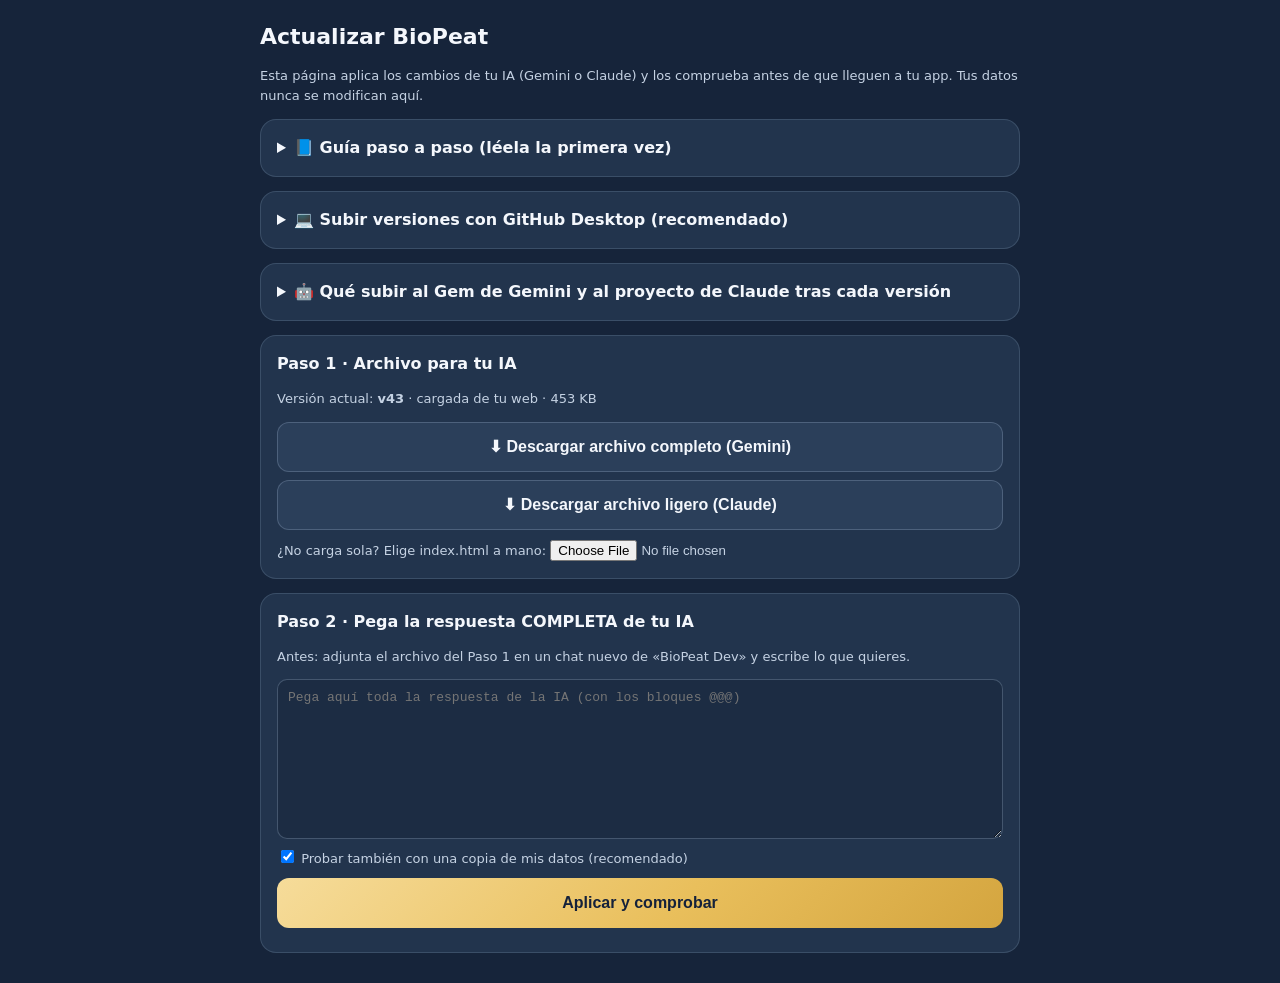
==== actualizar.html @ 394c5d58 "Add files via upload" ====
<!DOCTYPE html>
<html lang="es"><head><meta charset="utf-8"><meta name="viewport" content="width=device-width,initial-scale=1">
<title>BioPeat · Actualizar</title>
<style>
body{font-family:system-ui,sans-serif;background:#16243a;color:#f4f7fc;margin:0;padding:16px;max-width:760px;margin:auto;line-height:1.5}
h1{font-size:22px;margin:4px 0 2px}h2{font-size:16px;margin:0 0 8px}
.card{background:#22344d;border:1px solid #60758e66;border-radius:16px;padding:16px;margin:14px 0}
.btn{display:block;width:100%;min-height:50px;border:0;border-radius:12px;font-size:16px;font-weight:800;margin:8px 0;cursor:pointer}
.amber{background:linear-gradient(135deg,#f6dc9a,#e9bf5c 55%,#d4a53f);color:#14213a}.green{background:#34d399;color:#0f2e25}.slate{background:#2b3f5a;color:#f4f7fc;border:1px solid #8095af66}
.btn:disabled{opacity:.4}
textarea{width:100%;box-sizing:border-box;min-height:160px;background:#1c2c43;color:#f4f7fc;border:1px solid #8196b066;border-radius:10px;padding:10px;font:13px ui-monospace,monospace}
.muted{color:#c5d2e3;font-size:13px}.ok{color:#6ee7b7}.bad{color:#fda4af}.warn{color:#fcd34d}
ul{padding-left:20px;margin:6px 0}li{margin:4px 0}
.big{font-size:20px;font-weight:900;margin:6px 0}
pre{white-space:pre-wrap;word-break:break-word;background:#121e31;padding:10px;border-radius:10px;font-size:12px;max-height:300px;overflow:auto}
</style></head><body>
<h1>Actualizar BioPeat</h1>
<p class="muted">Esta página aplica los cambios de tu IA (Gemini o Claude) y los comprueba antes de que lleguen a tu app. Tus datos nunca se modifican aquí.</p>

<details class="card" id="guia"><summary><b>📘 Guía paso a paso (léela la primera vez)</b></summary>
<h2 style="margin-top:12px">Qué es esta página</h2>
<p class="muted">Es tu «control de calidad». Tu IA escribe los cambios, esta página los aplica a una copia de la app, la arranca, pulsa por todas las secciones con tus datos reales (en una copia aislada) y solo te deja descargar la versión nueva si todo funciona. Tu app y tus datos no se tocan nunca desde aquí.</p>
<h2>Preparación (solo la primera vez)</h2>
<ol>
<li>Sube a GitHub <b>index.html</b> y <b>actualizar.html</b> (Add file → Upload files → Commit changes).</li>
<li>En Gemini: Gems → Nuevo Gem → «BioPeat Dev» → pega <b>GEM_BIOPEAT_DEV.txt</b>. En Claude: Proyectos → «BioPeat Dev» → pega <b>CLAUDE_INSTRUCCIONES.txt</b> y sube CONTEXTO_BIOPEAT.md.</li>
<li>Guarda esta página en marcadores. Es la dirección de tu app con <b>/actualizar.html</b> al final (ejemplo: <i>tu-usuario.github.io/biopeat/actualizar.html</i>).</li>
</ol>
<h2>Cada cambio (unos 5 minutos)</h2>
<ol>
<li><b>Paso 1:</b> Gemini → «Descargar archivo completo». Claude → «Descargar archivo ligero» (sin estilos, gasta menos límite).</li>
<li>Abre «BioPeat Dev» (Gem o proyecto de Claude), <b>empieza un chat nuevo</b>, adjunta ese archivo y escribe lo que quieres, como si se lo dijeras a una persona. Puedes pedir varias cosas a la vez.</li>
<li>Cuando responda, pulsa «Copiar» en su respuesta (copia TODA) y pégala en el <b>Paso 2</b>. Pulsa «Aplicar y comprobar».</li>
<li><b>Si sale ✗ rojo:</b> «Copiar mensaje del error» → pégalo en el mismo chat → copia su nueva respuesta → bórrala del Paso 2, pega la nueva y vuelve a comprobar.</li>
<li><b>Si sale ✓ verde:</b> «Copiar texto para la REVISIÓN» → pégalo en el mismo chat. Si la IA contesta «❌ HAY QUE CORREGIR», trata su respuesta como una nueva (vuelve al punto 3).</li>
<li>Con <b>✅ APROBADO</b>: pulsa «Descargar index.html nuevo» y «Guardar también la versión anterior».</li>
<li>En GitHub: Add file → Upload files → arrastra el <b>index.html</b> nuevo → Commit changes. Espera 1-2 minutos.</li>
<li>Abre la app, recarga, mira que en Más → Ajustes → Estado de la app sale la versión nueva y haz la prueba que te dijo la IA.</li>
</ol>
<h2>Si algo no te gusta después de subirlo</h2>
<p class="muted">Sube el archivo «index_anterior_vNN.html» renombrado a index.html y vuelves a la versión de antes en 2 minutos. Tus datos no se pierden: viven en el móvil, no en el archivo.</p>
<h2>Consejos</h2>
<ul class="muted">
<li>Hazlo desde el ordenador: copiar, pegar y subir archivos es mucho más cómodo.</li>
<li>Un chat nuevo para cada cambio, siempre con el archivo del Paso 1 (así nunca trabaja sobre una versión vieja).</li>
<li>Si falla algo en la app: cuéntaselo a la IA como una petición (qué pulsaste, qué esperabas, qué pasó, captura).</li>
</ul>
</details>
<details class="card"><summary><b>💻 Subir versiones con GitHub Desktop (recomendado)</b></summary>
<p class="muted">Evita subidas a medias: copias los archivos en una carpeta y pulsas dos botones.</p>
<h2 style="margin-top:12px">Instalar (solo la primera vez)</h2>
<ol>
<li>Descarga e instala <b>GitHub Desktop</b> desde desktop.github.com.</li>
<li>Ábrelo y pulsa <b>Sign in to GitHub.com</b> con tu cuenta.</li>
<li>Pulsa <b>File → Clone repository</b>, elige <b>BioPeat/biopeat</b> y pulsa <b>Clone</b>. Se crea la carpeta <b>Documentos\GitHub\biopeat</b> en tu ordenador.</li>
</ol>
<h2>Cada vez que haya una versión nueva</h2>
<ol>
<li>Descomprime el ZIP (o coge el index.html que descargues aquí).</li>
<li>Copia los archivos dentro de <b>Documentos\GitHub\biopeat</b> y elige <b>Reemplazar</b>.</li>
<li>En GitHub Desktop verás la lista de cambios. Abajo a la izquierda escribe un resumen (por ejemplo «v43») y pulsa <b>Commit to main</b>.</li>
<li>Arriba pulsa <b>Push origin</b>. Listo: en 1-2 minutos está publicada.</li>
</ol>
<p class="muted">Si Push origin no aparece, pulsa antes <b>Fetch origin</b>.</p>
</details>
<details class="card"><summary><b>🤖 Qué subir al Gem de Gemini y al proyecto de Claude tras cada versión</b></summary>
<ul>
<li><b>Siempre:</b> CONTEXTO_BIOPEAT.md y MAPA_DEL_CODIGO.md (borra los viejos y sube los nuevos).</li>
<li><b>Solo si cambia:</b> AGENTS.md (lo dirá el mensaje de la versión).</li>
<li><b>Nunca:</b> index.html. Se lo das en cada chat con el Paso 1 de esta página, así siempre trabaja sobre la versión real.</li>
<li>Las instrucciones del Gem y del proyecto no se tocan.</li>
</ul>
<p class="muted">Comprobación: chat nuevo → «¿Qué versión es la actual?». Debe contestar la versión que ves en la app.</p>
</details>
<div class="card"><h2>Paso 1 · Archivo para tu IA</h2>
<p id="cur" class="muted">Cargando la versión actual…</p>
<button class="btn slate" id="dl-gemini">⬇ Descargar archivo completo (Gemini)</button>
<button class="btn slate" id="dl-light">⬇ Descargar archivo ligero (Claude)</button>
<label class="muted">¿No carga sola? Elige index.html a mano: <input type="file" id="pick" accept=".html,.txt"></label>
</div>

<div class="card"><h2>Paso 2 · Pega la respuesta COMPLETA de tu IA</h2><p class="muted">Antes: adjunta el archivo del Paso 1 en un chat nuevo de «BioPeat Dev» y escribe lo que quieres.</p>
<textarea id="patch" placeholder="Pega aquí toda la respuesta de la IA (con los bloques @@@)"></textarea>
<label class="muted"><input type="checkbox" id="usedata" checked> Probar también con una copia de mis datos (recomendado)</label>
<button class="btn amber" id="run">Aplicar y comprobar</button>
</div>

<div class="card" id="res" hidden><div class="big" id="verdict"></div><ul id="checks"></ul>
<div id="okbox" hidden><p class="muted">1) Copia el texto de revisión y pégalo en el mismo chat de la IA. 2) Solo con «✅ APROBADO», descarga y sube a GitHub (Add file → Upload files → Commit changes).</p>
<button class="btn green" id="dl-new">⬇ Descargar index.html nuevo</button>
<button class="btn slate" id="copy-review">Copiar texto para la REVISIÓN</button>
<button class="btn slate" id="dl-old">⬇ Guardar también la versión anterior (por si acaso)</button>
</div>
<div id="badbox" hidden><p class="muted">Copia el error, pégalo en el mismo chat de la IA y pega aquí su nueva respuesta completa.</p><button class="btn amber" id="copy-err">Copiar mensaje del error</button></div>
<details><summary class="muted">Ver detalle técnico</summary><pre id="log"></pre></details>
</div>

<script>
"use strict";
const $=id=>document.getElementById(id);
const PROTECTED=["STORE='biopeat_pro_v10'","compare17","workouts18","favorites22","microTargets17","goalOrigin17","ratioGoals17","function migrate(","function render(","function storableState("];
let current='',result=null,errText='',reviewText='';

function setCurrent(t,src){current=t;const v=(t.match(/APP_VERSION='(v\d+)'/)||[])[1]||'¿?';$('cur').innerHTML='Versión actual: <b>'+v+'</b> · '+src+' · '+Math.round(t.length/1024)+' KB';}
fetch('index.html?'+Date.now(),{cache:'no-store'}).then(r=>{if(!r.ok)throw 0;return r.text();}).then(t=>setCurrent(t,'cargada de tu web')).catch(()=>{$('cur').innerHTML='<span class="warn">No se pudo cargar sola. Elige index.html abajo.</span>';$('guia').open=true;});
$('pick').onchange=async e=>{const f=e.target.files[0];if(f)setCurrent(await f.text(),'elegida a mano');};
function download(name,text,type='text/plain'){const a=document.createElement('a');a.href=URL.createObjectURL(new Blob([text],{type:type+';charset=utf-8'}));a.download=name;document.body.append(a);a.click();a.remove();}
$('dl-gemini').onclick=()=>{if(!current)return alert('Primero carga index.html');download('BioPeat_actual_'+((current.match(/APP_VERSION='(v\d+)'/)||[])[1]||'')+'.txt',current);};
// Versión ligera para Claude: sin el CSS (la mayor parte del peso). Todo lo demás es literal, así que los BUSCAR siguen valiendo.
function lightVersion(t){const a=t.indexOf('<style id="app-style">');if(a<0)return t;const s=a+'<style id="app-style">'.length,e=t.indexOf('</style>',s);return t.slice(0,s)+'\n/* [CSS OMITIDO para ahorrar espacio: '+Math.round((e-s)/1024)+' KB. No lo busques. Para estilos nuevos usa BUSCAR «</style><meta content="#16243a"» y pon tu CSS delante.] */\n'+t.slice(e);}
$('dl-light').onclick=()=>{if(!current)return alert('Primero carga index.html');download('BioPeat_ligero_'+((current.match(/APP_VERSION='(v\d+)'/)||[])[1]||'')+'.txt',lightVersion(current));};

// Formato de Gemini:  @@@ BUSCAR n  ...  @@@ CAMBIAR POR  ...  @@@ FIN
function parse(txt){
  txt=txt.replace(/\r\n/g,'\n');
  const re=/@@@ BUSCAR[^\n]*\n([\s\S]*?)\n@@@ CAMBIAR POR[^\n]*\n([\s\S]*?)\n?@@@ FIN/g,out=[];let m;
  while((m=re.exec(txt)))out.push({find:m[1],repl:m[2]});
  return out;
}
const count=(h,n)=>{let c=0,i=0;if(!n)return 0;while((i=h.indexOf(n,i))>=0){c++;i+=n.length;}return c;};
const ver=t=>Number((t.match(/APP_VERSION='v(\d+)'/)||[])[1]||0);
const rev=t=>Number((t.match(/APP_REVISION=(\d+)/)||[])[1]||0);
function appScript(t){const a=t.indexOf('<script id="app">');if(a<0)return null;const s=a+'<script id="app">'.length;return t.slice(s,t.indexOf('<'+'/script>',s));}

function lineDiff(a,b){
  const A=a.split('\n'),B=b.split('\n');let i=0;while(i<A.length&&i<B.length&&A[i]===B[i])i++;
  let j=0;while(j<A.length-i&&j<B.length-i&&A[A.length-1-j]===B[B.length-1-j])j++;
  return {from:i+1,old:A.slice(i,A.length-j),neu:B.slice(i,B.length-j)};
}

function runInSandbox(html,seed){
  return new Promise(resolve=>{
    const id='t'+Math.random().toString(36).slice(2);
    const probe=`<script>window.__e=[];addEventListener('error',e=>__e.push(String(e.message||e.error)));addEventListener('unhandledrejection',e=>__e.push('Promesa: '+String(e.reason&&e.reason.message||e.reason)));const __ce=console.error;console.error=(...a)=>{__e.push('console.error: '+a.join(' '));__ce(...a);};<\/script>`;
    const test=`<script>setTimeout(()=>{const r={id:'${id}',errors:__e,ready:document.body.dataset.ready==='true',title:document.title,steps:[]};
      const step=(n,f)=>{try{f();r.steps.push([n,true]);}catch(e){r.steps.push([n,false,String(e&&e.message||e)]);}};
      step('Pintar la página',()=>render());
      step('Semana',()=>renderWeekly());
      step('Gimnasio',()=>renderGym());
      for(const v of ['today','add','log','micros','supplements','settings','week','exercise'])step('Ir a '+v,()=>go(v));
      step('Día anterior',()=>goDate(shift(date,-1)));step('Volver a hoy',()=>goDate(localDate()));
      step('Abrir menú Más',()=>{openMoreMenu();$('modal').close();});
      step('Prompt de foto',()=>{const p=(typeof photoPrompt==='function'?photoPrompt:makePrompt)('Comida','');if(!p||p.length<200)throw Error('vacío');});
      step('Añadir y deshacer',()=>{const n=day().entries.length;addEntries([fromFood('platano',120,'Merienda')],'test');if(day().entries.length!==n+1)throw Error('no se añadió');undo();});
      try{r.days=Object.values(state.days).filter(d=>d.entries.some(e=>e.kind==='food')).length;r.foods=Object.keys(state.foods).length;r.workouts=(state.workouts18||[]).length;}catch(e){r.errors.push(String(e));}
      r.errors=__e;parent.postMessage(r,'*');},3500);<\/script>`;
    let h=html.replace(/<head>/i,'<head>'+probe);
    if(seed)h=h.replace(/<\/head>/i,'<script type="application/json" id="biopeat-seed">'+seed.replace(/</g,'\\u003c')+'<\/script></head>');
    h=h.replace(/<\/body>(?![\s\S]*<\/body>)/i,test+'</body>');
    const f=document.createElement('iframe');f.sandbox='allow-scripts';f.style.cssText='width:390px;height:700px;position:absolute;left:-9999px';
    const done=r=>{removeEventListener('message',on);clearTimeout(to);f.remove();resolve(r);};
    const on=e=>{if(e.data&&e.data.id===id)done(e.data);};
    addEventListener('message',on);
    const to=setTimeout(()=>done({errors:['La app no terminó de arrancar en 15 s'],ready:false,steps:[]}),15000);
    f.srcdoc=h;document.body.append(f);
  });
}

$('run').onclick=async()=>{
  const btn=$('run');btn.disabled=true;btn.textContent='Comprobando… (unos 10 s)';
  const checks=[],log=[];let fail=false;const add=(ok,txt)=>{checks.push([ok,txt]);if(ok===false)fail=true;};
  try{
    if(!current)throw Error('No hay index.html cargado (paso 1).');
    const blocks=parse($('patch').value);
    if(!blocks.length)throw Error('No encuentro bloques «@@@ BUSCAR … @@@ CAMBIAR POR … @@@ FIN». Pega la respuesta entera de la IA.');
    let t=current;
    blocks.forEach((b,i)=>{const c=count(t,b.find);
      if(c===1){t=t.replace(b.find,()=>b.repl);log.push('Bloque '+(i+1)+': aplicado');}
      else{add(false,'Bloque '+(i+1)+(c===0?': el texto a buscar NO existe en el archivo':': el texto a buscar aparece '+c+' veces (debe ser único)'));log.push('Bloque '+(i+1)+' BUSCAR:\n'+b.find.slice(0,400));}});
    if(!fail)add(true,blocks.length+' cambios aplicados exactamente donde tocaba');
    else throw Error('stop');
    // Reglas fijas
    const v0=ver(current),v1=ver(t);
    add(v1===v0+1,'Versión: v'+v0+' → v'+v1+(v1===v0+1?'':' (debe subir exactamente 1)'));
    add(new RegExp("\\n\\s*v"+v1+" · ").test(t),'Línea v'+v1+' en el «Registro de cambios»');
    const missing=PROTECTED.filter(p=>!t.includes(p));add(!missing.length,missing.length?'Falta algo protegido: '+missing.join(', '):'Claves de tus datos intactas');
    const r0=rev(current),r1=rev(t);
    if(r1<r0)add(false,'APP_REVISION ha bajado ('+r0+'→'+r1+')');
    else if(r1>r0)add(new RegExp('function upgradeTo'+r1+'\\(').test(t)&&new RegExp('upgradeTo'+r1+'\\(s,o\\);').test(t),'Migración de datos upgradeTo'+r1+' creada y llamada en migrate()');
    const js=appScript(t);
    try{new Function(js);add(true,'Código sin errores de escritura');}catch(e){add(false,'Error de escritura en el código: '+e.message);}
    if(fail)throw Error('stop');
    // Prueba real en un entorno aislado (no puede leer ni escribir tus datos reales)
    let seed=null;if($('usedata').checked){try{seed=localStorage.getItem('biopeat_pro_v10');}catch(e){}}
    const base=seed?await runInSandbox(current,seed):null;
    const r=await runInSandbox(t,seed);
    log.push(JSON.stringify(r,null,1));
    add(r.ready,'La app arranca');
    add(!r.errors.length,r.errors.length?'Errores al usarla: '+r.errors.slice(0,3).join(' | '):'Ningún error al usarla');
    (r.steps||[]).forEach(s=>{if(!s[1])add(false,'Falla «'+s[0]+'»: '+s[2]);});
    if((r.steps||[]).length&&(r.steps||[]).every(s=>s[1]))add(true,'Recorrido completo: '+r.steps.length+' pruebas superadas');
    if(seed&&base){add(r.days===base.days&&r.foods>=base.foods&&r.workouts===base.workouts,'Tus datos se leen igual: '+r.days+' días con comidas, '+r.workouts+' entrenos'+(r.days===base.days?'':' (antes '+base.days+')'));}
    else if($('usedata').checked)add(null,'Sin datos en este navegador: prueba hecha con app vacía');
    result=t;
    const d=lineDiff(current,t);
    reviewText='REVISAR v'+v1+'\nCambios aplicados (desde la línea '+d.from+'):\n--- ANTES ---\n'+d.old.join('\n').slice(0,60000)+'\n--- DESPUÉS ---\n'+d.neu.join('\n').slice(0,60000);
  }catch(e){if(e.message!=='stop')add(false,e.message);}
  $('res').hidden=false;
  $('checks').innerHTML=checks.map(([ok,t])=>`<li class="${ok===true?'ok':ok===false?'bad':'warn'}">${ok===true?'✓':ok===false?'✗':'•'} ${t.replace(/</g,'&lt;')}</li>`).join('');
  $('verdict').innerHTML=fail?'<span class="bad">✗ NO subir. Hay que corregir.</span>':'<span class="ok">✓ Todo correcto</span>';
  $('okbox').hidden=fail;$('badbox').hidden=!fail;
  errText='CORREGIR. La herramienta ha rechazado tus cambios:\n'+checks.filter(c=>c[0]===false).map(c=>'- '+c[1]).join('\n')+'\nVuelve a entregar TODOS los bloques @@@ corregidos (la respuesta completa), copiando el texto de BUSCAR literalmente del archivo.';
  $('log').textContent=log.join('\n\n');
  btn.disabled=false;btn.textContent='Aplicar y comprobar';
  $('res').scrollIntoView({behavior:'smooth'});
};
$('dl-new').onclick=()=>download('index.html',result,'text/html');
$('dl-old').onclick=()=>download('index_anterior_v'+ver(current)+'.html',current,'text/html');
const copy=t=>navigator.clipboard.writeText(t).then(()=>alert('Copiado. Pégalo en el mismo chat de la IA.')).catch(()=>{$('log').textContent=t;$('log').parentElement.open=true;alert('Cópialo a mano del «detalle técnico».');});
$('copy-review').onclick=()=>copy(reviewText);
$('copy-err').onclick=()=>copy(errText);
</script></body></html>
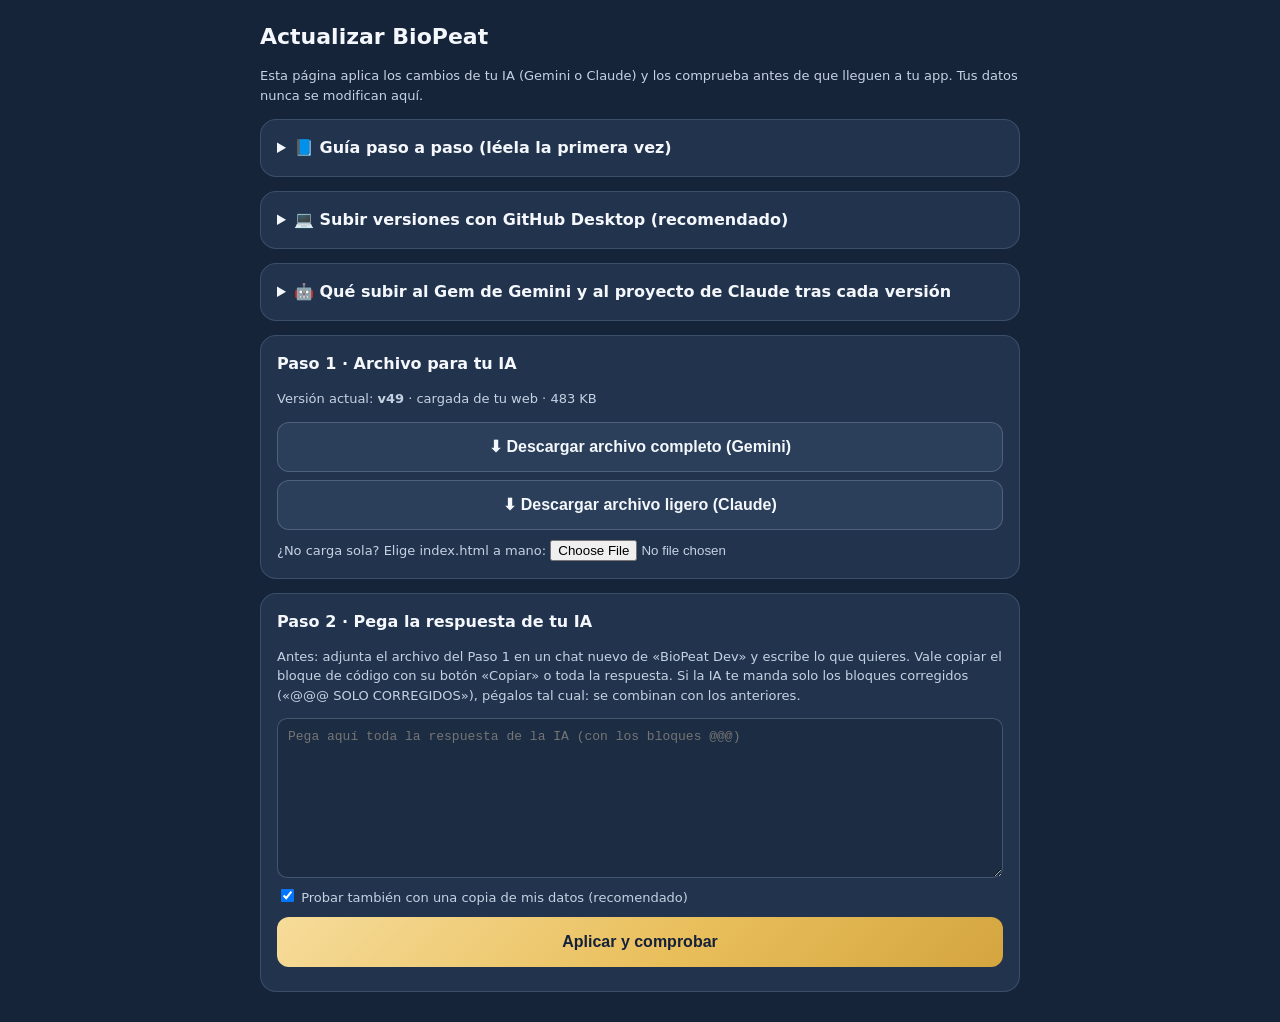
==== commit c2c4b940: "v49" ====
--- a/actualizar.html
+++ b/actualizar.html
@@ -31,8 +31,8 @@
 <li><b>Paso 1:</b> Gemini → «Descargar archivo completo». Claude → «Descargar archivo ligero» (sin estilos, gasta menos límite).</li>
 <li>Abre «BioPeat Dev» (Gem o proyecto de Claude), <b>empieza un chat nuevo</b>, adjunta ese archivo y escribe lo que quieres, como si se lo dijeras a una persona. Puedes pedir varias cosas a la vez.</li>
 <li>Cuando responda, pulsa «Copiar» en su respuesta (copia TODA) y pégala en el <b>Paso 2</b>. Pulsa «Aplicar y comprobar».</li>
-<li><b>Si sale ✗ rojo:</b> «Copiar mensaje del error» → pégalo en el mismo chat → copia su nueva respuesta → bórrala del Paso 2, pega la nueva y vuelve a comprobar.</li>
-<li><b>Si sale ✓ verde:</b> «Copiar texto para la REVISIÓN» → pégalo en el mismo chat. Si la IA contesta «❌ HAY QUE CORREGIR», trata su respuesta como una nueva (vuelve al punto 3).</li>
+<li><b>Si sale ✗ rojo:</b> «Copiar mensaje del error» (incluye el bloque, la línea y el trozo de código que falla) → pégalo en el mismo chat → copia su nueva respuesta → bórrala del Paso 2, pega la nueva y vuelve a comprobar. Si solo trae los bloques corregidos, la página los combina con los anteriores.</li>
+<li><b>Si sale ✓ verde:</b> para cambios pequeños puedes subirlo directamente. Para cambios grandes: «Copiar texto para la REVISIÓN» → pégalo en el mismo chat. Si la IA contesta «❌ HAY QUE CORREGIR», trata su respuesta como una nueva (vuelve al punto 3).</li>
 <li>Con <b>✅ APROBADO</b>: pulsa «Descargar index.html nuevo» y «Guardar también la versión anterior».</li>
 <li>En GitHub: Add file → Upload files → arrastra el <b>index.html</b> nuevo → Commit changes. Espera 1-2 minutos.</li>
 <li>Abre la app, recarga, mira que en Más → Ajustes → Estado de la app sale la versión nueva y haz la prueba que te dijo la IA.</li>
@@ -79,7 +79,7 @@
 <label class="muted">¿No carga sola? Elige index.html a mano: <input type="file" id="pick" accept=".html,.txt"></label>
 </div>
 
-<div class="card"><h2>Paso 2 · Pega la respuesta COMPLETA de tu IA</h2><p class="muted">Antes: adjunta el archivo del Paso 1 en un chat nuevo de «BioPeat Dev» y escribe lo que quieres.</p>
+<div class="card"><h2>Paso 2 · Pega la respuesta de tu IA</h2><p class="muted">Antes: adjunta el archivo del Paso 1 en un chat nuevo de «BioPeat Dev» y escribe lo que quieres. Vale copiar el bloque de código con su botón «Copiar» o toda la respuesta. Si la IA te manda solo los bloques corregidos («@@@ SOLO CORREGIDOS»), pégalos tal cual: se combinan con los anteriores.</p>
 <textarea id="patch" placeholder="Pega aquí toda la respuesta de la IA (con los bloques @@@)"></textarea>
 <label class="muted"><input type="checkbox" id="usedata" checked> Probar también con una copia de mis datos (recomendado)</label>
 <button class="btn amber" id="run">Aplicar y comprobar</button>
@@ -99,7 +99,8 @@
 "use strict";
 const $=id=>document.getElementById(id);
 const PROTECTED=["STORE='biopeat_pro_v10'","compare17","workouts18","favorites22","microTargets17","goalOrigin17","ratioGoals17","function migrate(","function render(","function storableState("];
-let current='',result=null,errText='',reviewText='';
+let current='',result=null,errText='',errExtra='',reviewText='';
+let prevBlocks=[];try{prevBlocks=JSON.parse(sessionStorage.getItem('bp_blocks')||'[]');}catch(e){}
 
 function setCurrent(t,src){current=t;const v=(t.match(/APP_VERSION='(v\d+)'/)||[])[1]||'¿?';$('cur').innerHTML='Versión actual: <b>'+v+'</b> · '+src+' · '+Math.round(t.length/1024)+' KB';}
 fetch('index.html?'+Date.now(),{cache:'no-store'}).then(r=>{if(!r.ok)throw 0;return r.text();}).then(t=>setCurrent(t,'cargada de tu web')).catch(()=>{$('cur').innerHTML='<span class="warn">No se pudo cargar sola. Elige index.html abajo.</span>';$('guia').open=true;});
@@ -107,16 +108,28 @@
 function download(name,text,type='text/plain'){const a=document.createElement('a');a.href=URL.createObjectURL(new Blob([text],{type:type+';charset=utf-8'}));a.download=name;document.body.append(a);a.click();a.remove();}
 $('dl-gemini').onclick=()=>{if(!current)return alert('Primero carga index.html');download('BioPeat_actual_'+((current.match(/APP_VERSION='(v\d+)'/)||[])[1]||'')+'.txt',current);};
 // Versión ligera para Claude: sin el CSS (la mayor parte del peso). Todo lo demás es literal, así que los BUSCAR siguen valiendo.
-function lightVersion(t){const a=t.indexOf('<style id="app-style">');if(a<0)return t;const s=a+'<style id="app-style">'.length,e=t.indexOf('</style>',s);return t.slice(0,s)+'\n/* [CSS OMITIDO para ahorrar espacio: '+Math.round((e-s)/1024)+' KB. No lo busques. Para estilos nuevos usa BUSCAR «</style><meta content="#16243a"» y pon tu CSS delante.] */\n'+t.slice(e);}
+function lightVersion(t){const a=t.indexOf('<style id="app-style">');if(a<0)return t;const s=a+'<style id="app-style">'.length,e=t.indexOf('</style>',s);return t.slice(0,s)+'\n/* [CSS OMITIDO para ahorrar espacio: '+Math.round((e-s)/1024)+' KB. No lo busques. Para estilos nuevos usa BUSCAR «</style><!--FIN-CSS-->» y pon tu CSS delante.] */\n'+t.slice(e);}
 $('dl-light').onclick=()=>{if(!current)return alert('Primero carga index.html');download('BioPeat_ligero_'+((current.match(/APP_VERSION='(v\d+)'/)||[])[1]||'')+'.txt',lightVersion(current));};
 
-// Formato de Gemini:  @@@ BUSCAR n  ...  @@@ CAMBIAR POR  ...  @@@ FIN
+// Formato de Gemini:  @@@ BUSCAR n  ...  @@@ CAMBIAR POR  ...  @@@ FIN   (admite ``` alrededor y «@@@ SOLO CORREGIDOS»)
+function unfence(s){return s.replace(/^\s*```[a-zA-Z]*[ \t]*\n/,'').replace(/\n[ \t]*```\s*$/,'');}
 function parse(txt){
   txt=txt.replace(/\r\n/g,'\n');
-  const re=/@@@ BUSCAR[^\n]*\n([\s\S]*?)\n@@@ CAMBIAR POR[^\n]*\n([\s\S]*?)\n?@@@ FIN/g,out=[];let m;
-  while((m=re.exec(txt)))out.push({find:m[1],repl:m[2]});
+  const re=/@@@ BUSCAR[ \t]*(\d*)[^\n]*\n([\s\S]*?)\n@@@ CAMBIAR POR[^\n]*\n([\s\S]*?)\n?@@@ FIN/g,out=[];let m,i=0;
+  while((m=re.exec(txt))){i++;out.push({n:m[1]?Number(m[1]):i,find:unfence(m[2]),repl:unfence(m[3])});}
+  out.partial=/^[ \t]*@@@ SOLO CORREGIDOS/mi.test(txt);
   return out;
 }
+// Si el texto a buscar no es idéntico (espacios, sangrías, comillas «curvas»), lo localiza igualmente cuando solo hay una coincidencia.
+function flexMatches(hay,needle){
+  const n=needle.trim();if(n.length<6)return [];
+  const esc=c=>c.replace(/[.*+?^${}()|[\]\\]/g,'\\$&');
+  const parts=n.split(/\s+/).map(p=>Array.from(p).map(c=>/['\u2018\u2019]/.test(c)?"['\u2018\u2019]":/["\u201C\u201D]/.test(c)?'["\u201C\u201D]':esc(c)).join(''));
+  let re;try{re=new RegExp(parts.join('\\s+'),'g');}catch(e){return [];}
+  const out=[];let m;while((m=re.exec(hay))&&out.length<5)out.push([m.index,m.index+m[0].length]);return out;
+}
+const lineNo=(t,i)=>t.slice(0,i).split('\n').length;
+function occurrences(t,n){const out=[];let i=0;while(out.length<4&&(i=t.indexOf(n,i))>=0){out.push(lineNo(t,i));i+=n.length;}return out;}
 const count=(h,n)=>{let c=0,i=0;if(!n)return 0;while((i=h.indexOf(n,i))>=0){c++;i+=n.length;}return c;};
 const ver=t=>Number((t.match(/APP_VERSION='v(\d+)'/)||[])[1]||0);
 const rev=t=>Number((t.match(/APP_REVISION=(\d+)/)||[])[1]||0);
@@ -156,17 +169,72 @@
   });
 }
 
+
+// Diagnóstico de un error de escritura: qué bloque lo provoca, en qué línea y columna, y una pista.
+function syntaxHint(m){
+  if(/missing \) after argument list/i.test(m))return 'Falta cerrar un paréntesis ) de una llamada, o hay una comilla o un backtick sin cerrar justo antes del punto indicado. Revisa también un «+» o una coma que falten entre dos textos.';
+  if(/unexpected end of input/i.test(m))return 'Falta cerrar una llave } o un paréntesis ) en algún bloque.';
+  if(/invalid or unexpected token/i.test(m))return 'Hay una comilla, un backtick o un carácter raro sin cerrar (¿un salto de línea dentro de comillas simples o dobles?).';
+  if(/unexpected identifier/i.test(m))return 'Falta una coma, un punto y coma o un «+» antes del punto indicado.';
+  if(/unexpected token/i.test(m))return 'Sobra o falta un símbolo justo en el punto indicado (llave, paréntesis, coma o dos puntos).';
+  return 'Revisa el punto indicado: paréntesis, llaves, comillas y backticks.';
+}
+function syntaxAt(js){
+  return new Promise(res=>{
+    const u=URL.createObjectURL(new Blob(['function __bp_check__(){'+js+'\n}'],{type:'text/javascript'})),s=document.createElement('script');let done=false;
+    const fin=v=>{if(done)return;done=true;removeEventListener('error',h,true);s.remove();URL.revokeObjectURL(u);res(v);};
+    const h=e=>{if(e&&e.filename===u)fin({line:e.lineno,col:e.colno});};
+    addEventListener('error',h,true);s.onload=()=>fin(null);s.onerror=()=>fin(null);s.src=u;document.head.append(s);setTimeout(()=>fin(null),3000);
+  });
+}
+async function explainSyntax(err,original,snaps,blocks){
+  let culprit=-1;
+  try{new Function(appScript(original));for(let k=0;k<snaps.length;k++){try{new Function(appScript(snaps[k]));}catch(x){culprit=k;break;}}}catch(x){}
+  const b=culprit>=0?blocks[culprit]:null,js=appScript(culprit>=0?snaps[culprit]:snaps[snaps.length-1]||original),pos=await syntaxAt(js);
+  let where='',ex='';
+  if(pos&&pos.line){
+    const L=js.split('\n'),a=Math.max(0,pos.line-3);
+    where=' (línea '+pos.line+' del script, columna '+pos.col+')';
+    ex=L.slice(a,pos.line+1).map((x,i)=>{const n=a+i+1;if(n!==pos.line)return '   '+n+': '+x.slice(0,200);const c=Math.max(0,pos.col-140);return '>> '+n+': '+(c?'…':'')+x.slice(c,pos.col+100)+(x.length>pos.col+100?'…':'');}).join('\n');
+  }
+  const short=(b?' · lo provoca el BLOQUE '+b.n:'')+where;
+  const long='DETALLE DEL ERROR DE ESCRITURA: «'+err.message+'»'+(b?'\nAparece al aplicar el BLOQUE '+b.n+' (con los bloques anteriores todo estaba bien).':'')+(where?'\nUbicación'+where+'. Código justo en ese punto (>> marca la línea):\n'+ex:'')+(b?'\nTexto que pusiste en CAMBIAR POR del bloque '+b.n+':\n'+b.repl.slice(0,1500):'')+'\nPISTA: '+syntaxHint(err.message);
+  return {short,long};
+}
 $('run').onclick=async()=>{
   const btn=$('run');btn.disabled=true;btn.textContent='Comprobando… (unos 10 s)';
-  const checks=[],log=[];let fail=false;const add=(ok,txt)=>{checks.push([ok,txt]);if(ok===false)fail=true;};
+  const checks=[],log=[];let fail=false;errExtra='';const add=(ok,txt)=>{checks.push([ok,txt]);if(ok===false)fail=true;};
   try{
     if(!current)throw Error('No hay index.html cargado (paso 1).');
-    const blocks=parse($('patch').value);
+    let blocks=parse($('patch').value);
     if(!blocks.length)throw Error('No encuentro bloques «@@@ BUSCAR … @@@ CAMBIAR POR … @@@ FIN». Pega la respuesta entera de la IA.');
-    let t=current;
-    blocks.forEach((b,i)=>{const c=count(t,b.find);
-      if(c===1){t=t.replace(b.find,()=>b.repl);log.push('Bloque '+(i+1)+': aplicado');}
-      else{add(false,'Bloque '+(i+1)+(c===0?': el texto a buscar NO existe en el archivo':': el texto a buscar aparece '+c+' veces (debe ser único)'));log.push('Bloque '+(i+1)+' BUSCAR:\n'+b.find.slice(0,400));}});
+    if(blocks.partial){
+      if(!prevBlocks.length)throw Error('Has pegado «@@@ SOLO CORREGIDOS» pero no tengo los bloques anteriores (¿has recargado la página?). Pide a la IA la respuesta COMPLETA.');
+      const mp=new Map(prevBlocks.map(b=>[b.n,b]));blocks.forEach(b=>mp.set(b.n,b));
+      add(null,'Corrección parcial: sustituidos los bloques '+blocks.map(b=>b.n).join(', ')+'; el resto se mantiene.');
+      blocks=[...mp.values()].sort((a,b)=>a.n-b.n);
+    }
+    const seen=new Set(),dup=blocks.filter(b=>seen.size===seen.add(b.n).size).map(b=>b.n);
+    if(dup.length)throw Error('Hay bloques con el mismo número ('+dup.join(', ')+'). Cada bloque debe llevar un número distinto.');
+    try{sessionStorage.setItem('bp_blocks',JSON.stringify(blocks));prevBlocks=blocks;}catch(e){}
+    let t=current;const snaps=[];
+    blocks.forEach(b=>{
+      const label='Bloque '+b.n,c=count(t,b.find);
+      if(c===1){t=t.replace(b.find,()=>b.repl);snaps.push(t);log.push(label+': aplicado');return;}
+      if(c===0){
+        const fm=flexMatches(t,b.find);
+        if(fm.length===1){
+          const [s,e]=fm[0];let r=b.repl;if(/^\s/.test(b.find))r=r.replace(/^\s+/,'');if(/\s$/.test(b.find))r=r.replace(/\s+$/,'');
+          t=t.slice(0,s)+r+t.slice(e);snaps.push(t);log.push(label+': aplicado ajustando espacios o comillas');
+          add(null,label+': el texto a buscar no era idéntico (espacios o comillas), pero lo he localizado igualmente.');return;
+        }
+        const miss=b.find.split('\n').map(x=>x.trim()).filter(x=>x.length>12).find(x=>!t.includes(x));
+        add(false,label+': el texto a buscar NO existe en el archivo'+(fm.length>1?' tal cual y se parece a '+fm.length+' sitios':'')+(miss?'. La primera línea que no encuentro es: «'+miss.slice(0,160)+'»':'')+'. Cópialo literalmente del archivo, sin resumir ni cambiar nada.');
+      }else{
+        add(false,label+': el texto a buscar aparece '+c+' veces (líneas '+occurrences(t,b.find).join(', ')+'). Debe ser único: añade más líneas alrededor.');
+      }
+      log.push(label+' BUSCAR:\n'+b.find.slice(0,400));
+    });
     if(!fail)add(true,blocks.length+' cambios aplicados exactamente donde tocaba');
     else throw Error('stop');
     // Reglas fijas
@@ -178,7 +246,8 @@
     if(r1<r0)add(false,'APP_REVISION ha bajado ('+r0+'→'+r1+')');
     else if(r1>r0)add(new RegExp('function upgradeTo'+r1+'\\(').test(t)&&new RegExp('upgradeTo'+r1+'\\(s,o\\);').test(t),'Migración de datos upgradeTo'+r1+' creada y llamada en migrate()');
     const js=appScript(t);
-    try{new Function(js);add(true,'Código sin errores de escritura');}catch(e){add(false,'Error de escritura en el código: '+e.message);}
+    try{new Function(js);add(true,'Código sin errores de escritura');}
+    catch(e){const d=await explainSyntax(e,current,snaps,blocks);add(false,'Error de escritura en el código: '+e.message+d.short);errExtra=d.long;log.push(d.long);}
     if(fail)throw Error('stop');
     // Prueba real en un entorno aislado (no puede leer ni escribir tus datos reales)
     let seed=null;if($('usedata').checked){try{seed=localStorage.getItem('biopeat_pro_v10');}catch(e){}}
@@ -199,7 +268,7 @@
   $('checks').innerHTML=checks.map(([ok,t])=>`<li class="${ok===true?'ok':ok===false?'bad':'warn'}">${ok===true?'✓':ok===false?'✗':'•'} ${t.replace(/</g,'&lt;')}</li>`).join('');
   $('verdict').innerHTML=fail?'<span class="bad">✗ NO subir. Hay que corregir.</span>':'<span class="ok">✓ Todo correcto</span>';
   $('okbox').hidden=fail;$('badbox').hidden=!fail;
-  errText='CORREGIR. La herramienta ha rechazado tus cambios:\n'+checks.filter(c=>c[0]===false).map(c=>'- '+c[1]).join('\n')+'\nVuelve a entregar TODOS los bloques @@@ corregidos (la respuesta completa), copiando el texto de BUSCAR literalmente del archivo.';
+  errText='CORREGIR. La herramienta ha rechazado tus cambios:\n'+checks.filter(c=>c[0]===false).map(c=>'- '+c[1]).join('\n')+(errExtra?'\n\n'+errExtra:'')+'\n\nCómo entregar la corrección: vuelve a leer el archivo y arregla la causa. Puedes entregar SOLO los bloques que cambian, con su MISMO número, dentro de un único bloque de código y empezando por una línea «@@@ SOLO CORREGIDOS»; los demás se mantienen. Copia el texto de BUSCAR literalmente del archivo. Antes de entregar, cuenta en cada CAMBIAR POR que los paréntesis, llaves, corchetes, comillas y backticks están cerrados.';
   $('log').textContent=log.join('\n\n');
   btn.disabled=false;btn.textContent='Aplicar y comprobar';
   $('res').scrollIntoView({behavior:'smooth'});
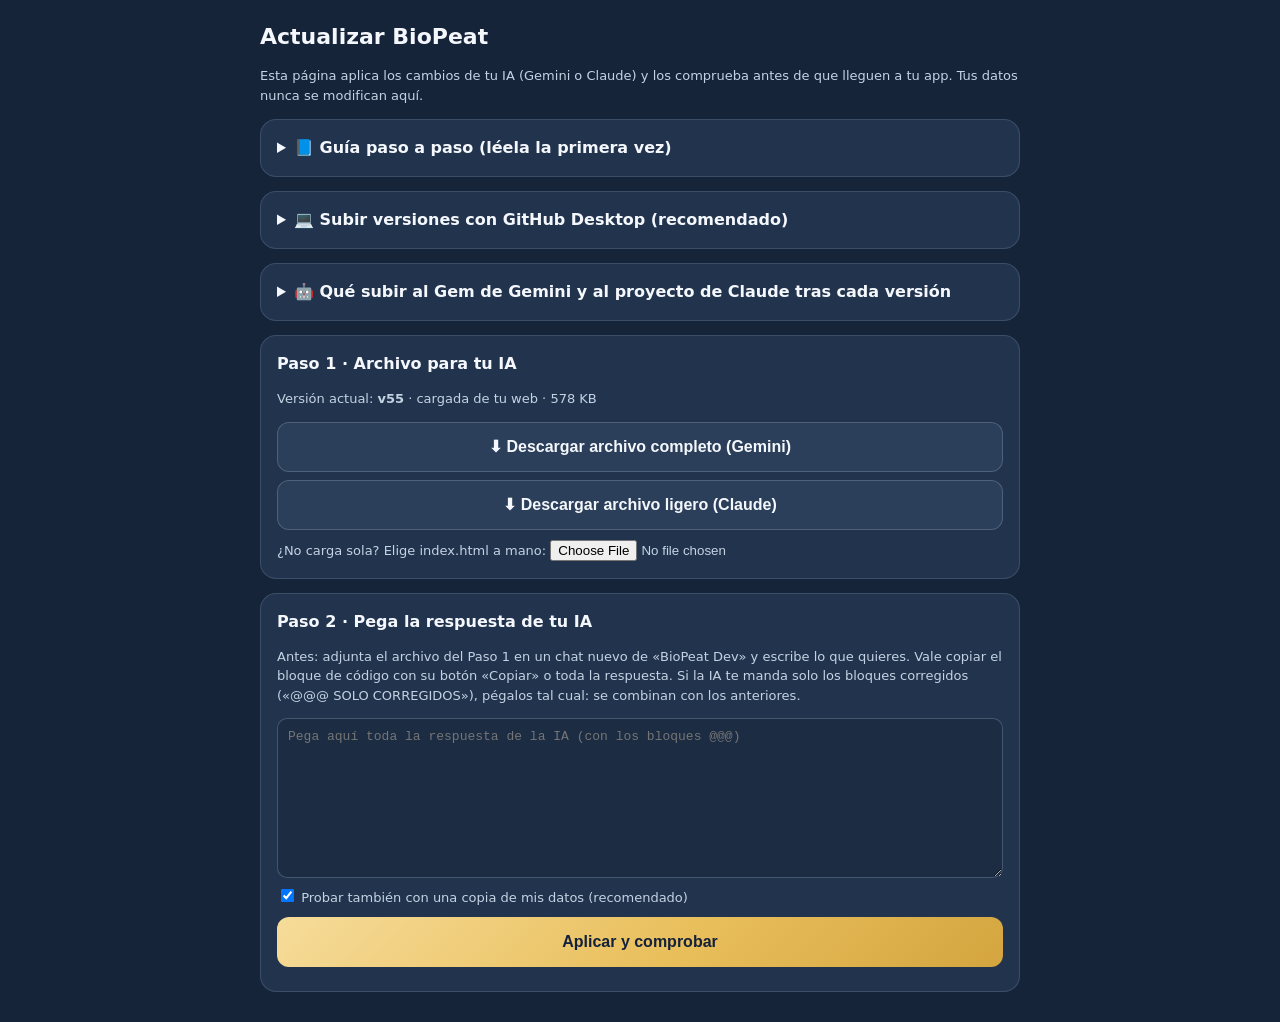
==== commit 8eb8d3f6: "v55" ====
--- a/actualizar.html
+++ b/actualizar.html
@@ -246,6 +246,11 @@
     if(r1<r0)add(false,'APP_REVISION ha bajado ('+r0+'→'+r1+')');
     else if(r1>r0)add(new RegExp('function upgradeTo'+r1+'\\(').test(t)&&new RegExp('upgradeTo'+r1+'\\(s,o\\);').test(t),'Migración de datos upgradeTo'+r1+' creada y llamada en migrate()');
     const js=appScript(t);
+    // Todo el código va dentro de <script id="app">: ni scripts nuevos al final ni funciones «envueltas».
+    const extraScripts=(t.match(/<script(?![^>]*id="(?:app|biopeat-seed)")[^>]*>[\s\S]*?<\/script>/g)||[]).filter(x=>x.length>500).length;
+    add(!extraScripts,extraScripts?'Hay un <script> nuevo fuera de <script id="app">: mete ese código dentro del script principal, en su sitio':'Un solo script de la app');
+    if(js){const names=[...js.matchAll(/\bfunction\s+([A-Za-z_$][\w$]*)\s*\(/g)].map(m=>m[1]),reas=[...new Set(names)].filter(n=>new RegExp('(?<![\\w$.])(?:window\\.)?'+n.replace(/\$/g,'\\$')+'\\s*=\\s*(?:async\\s+)?(?:function\\b|\\([^)]*\\)\\s*=>)').test(js));
+      add(!reas.length,reas.length?'Funciones reasignadas (parches): '+reas.join(', ')+'. Cambia la función original en su sitio en vez de envolverla':'Ninguna función reasignada');}
     try{new Function(js);add(true,'Código sin errores de escritura');}
     catch(e){const d=await explainSyntax(e,current,snaps,blocks);add(false,'Error de escritura en el código: '+e.message+d.short);errExtra=d.long;log.push(d.long);}
     if(fail)throw Error('stop');
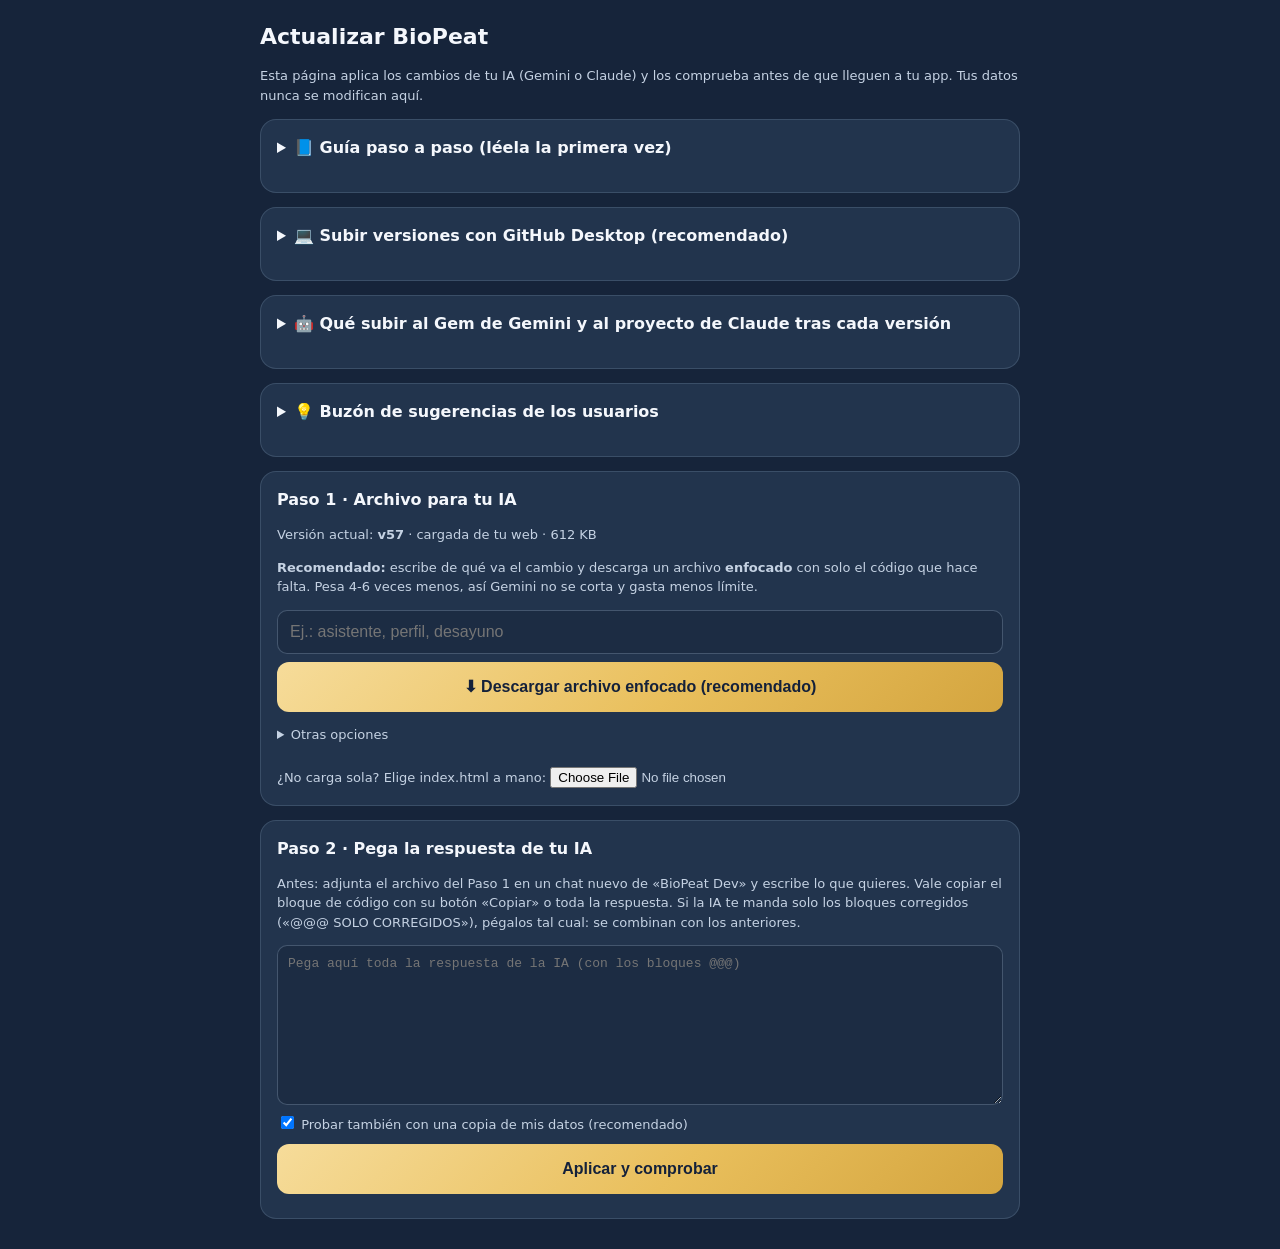
==== commit 5d380289: "v57" ====
--- a/actualizar.html
+++ b/actualizar.html
@@ -12,6 +12,7 @@
 .muted{color:#c5d2e3;font-size:13px}.ok{color:#6ee7b7}.bad{color:#fda4af}.warn{color:#fcd34d}
 ul{padding-left:20px;margin:6px 0}li{margin:4px 0}
 .big{font-size:20px;font-weight:900;margin:6px 0}
+summary{cursor:pointer;min-height:40px}.fb-item{display:flex;gap:10px;align-items:flex-start;padding:10px 0;border-bottom:1px solid #8196b044}.fb-item input{width:22px;height:22px;flex:none;margin-top:2px}.fb-item b{display:block}.fb-item small,.fb-item em{display:block;font-size:12px;color:#c5d2e3;font-style:normal;margin-top:3px}
 pre{white-space:pre-wrap;word-break:break-word;background:#121e31;padding:10px;border-radius:10px;font-size:12px;max-height:300px;overflow:auto}
 </style></head><body>
 <h1>Actualizar BioPeat</h1>
@@ -23,15 +24,16 @@
 <h2>Preparación (solo la primera vez)</h2>
 <ol>
 <li>Sube a GitHub <b>index.html</b> y <b>actualizar.html</b> (Add file → Upload files → Commit changes).</li>
-<li>En Gemini: Gems → Nuevo Gem → «BioPeat Dev» → pega <b>GEM_BIOPEAT_DEV.txt</b>. En Claude: Proyectos → «BioPeat Dev» → pega <b>CLAUDE_INSTRUCCIONES.txt</b> y sube CONTEXTO_BIOPEAT.md.</li>
+<li>En Gemini: Gems → «BioPeat Dev» → pega las instrucciones <b>INSTRUCCIONES_GEM_BIOPEAT_DEV_v5.txt</b>. En Claude: Proyectos → «BioPeat Dev» → pega <b>INSTRUCCIONES_CLAUDE_BIOPEAT_DEV_v5.txt</b>. En los dos, sube AGENTS.md, CONTEXTO_BIOPEAT.md y MAPA_DEL_CODIGO.md.</li>
 <li>Guarda esta página en marcadores. Es la dirección de tu app con <b>/actualizar.html</b> al final (ejemplo: <i>tu-usuario.github.io/biopeat/actualizar.html</i>).</li>
 </ol>
 <h2>Cada cambio (unos 5 minutos)</h2>
 <ol>
-<li><b>Paso 1:</b> Gemini → «Descargar archivo completo». Claude → «Descargar archivo ligero» (sin estilos, gasta menos límite).</li>
+<li><b>Paso 1:</b> escribe 1-3 palabras de lo que quieres cambiar y pulsa «Descargar archivo enfocado» (vale para Gemini y para Claude). Si la IA te pide una función que no está en el archivo, añade su nombre a las palabras y descárgalo otra vez.</li>
 <li>Abre «BioPeat Dev» (Gem o proyecto de Claude), <b>empieza un chat nuevo</b>, adjunta ese archivo y escribe lo que quieres, como si se lo dijeras a una persona. Puedes pedir varias cosas a la vez.</li>
 <li>Cuando responda, pulsa «Copiar» en su respuesta (copia TODA) y pégala en el <b>Paso 2</b>. Pulsa «Aplicar y comprobar».</li>
 <li><b>Si sale ✗ rojo:</b> «Copiar mensaje del error» (incluye el bloque, la línea y el trozo de código que falla) → pégalo en el mismo chat → copia su nueva respuesta → bórrala del Paso 2, pega la nueva y vuelve a comprobar. Si solo trae los bloques corregidos, la página los combina con los anteriores.</li>
+<li><b>Si la IA lo ha dividido en partes</b> («PARTE 1 de 3»): cuando la parte 1 salga verde, pulsa «Aplicar la siguiente parte encima», escribe SIGUIENTE en el chat y pega la parte 2. Al final descarga el index.html nuevo una sola vez.</li>
 <li><b>Si sale ✓ verde:</b> para cambios pequeños puedes subirlo directamente. Para cambios grandes: «Copiar texto para la REVISIÓN» → pégalo en el mismo chat. Si la IA contesta «❌ HAY QUE CORREGIR», trata su respuesta como una nueva (vuelve al punto 3).</li>
 <li>Con <b>✅ APROBADO</b>: pulsa «Descargar index.html nuevo» y «Guardar también la versión anterior».</li>
 <li>En GitHub: Add file → Upload files → arrastra el <b>index.html</b> nuevo → Commit changes. Espera 1-2 minutos.</li>
@@ -72,10 +74,25 @@
 </ul>
 <p class="muted">Comprobación: chat nuevo → «¿Qué versión es la actual?». Debe contestar la versión que ves en la app.</p>
 </details>
+<details class="card" id="buzon"><summary><b>💡 Buzón de sugerencias de los usuarios</b></summary>
+<p class="muted">Lo que la gente envía desde la app (Más → Sugerir una mejora) llega solo a tu hoja de Google. Pulsa «Cargar», marca las que quieras aplicar y copia la petición para tu IA. Cuando las publiques, pulsa «Hecha» y dejan de salir. Google tarda hasta 5 minutos en mostrar las nuevas.</p>
+<button class="btn slate" id="fb-load">Cargar sugerencias</button>
+<label class="muted"><input type="checkbox" id="fb-showdone"> Mostrar también las ya hechas o descartadas</label>
+<div id="fb-list"></div>
+<label class="muted">También puedes pegar sugerencias que te lleguen por correo o WhatsApp (separadas por una línea en blanco):</label>
+<textarea id="fb-paste" style="min-height:90px" placeholder="Una sugerencia por párrafo"></textarea>
+<button class="btn amber" id="fb-copy">Copiar petición para la IA con las marcadas</button>
+</details>
 <div class="card"><h2>Paso 1 · Archivo para tu IA</h2>
 <p id="cur" class="muted">Cargando la versión actual…</p>
-<button class="btn slate" id="dl-gemini">⬇ Descargar archivo completo (Gemini)</button>
-<button class="btn slate" id="dl-light">⬇ Descargar archivo ligero (Claude)</button>
+<p class="muted"><b>Recomendado:</b> escribe de qué va el cambio y descarga un archivo <b>enfocado</b> con solo el código que hace falta. Pesa 4-6 veces menos, así Gemini no se corta y gasta menos límite.</p>
+<input type="text" id="kw" placeholder="Ej.: asistente, perfil, desayuno" style="width:100%;box-sizing:border-box;padding:12px;border-radius:10px;border:1px solid #8196b066;background:#1c2c43;color:#f4f7fc;font-size:16px">
+<button class="btn amber" id="dl-focus">⬇ Descargar archivo enfocado (recomendado)</button>
+<p class="muted" id="focus-info"></p>
+<details><summary class="muted">Otras opciones</summary>
+<button class="btn slate" id="dl-light">⬇ Archivo sin estilos (todo el código)</button>
+<button class="btn slate" id="dl-gemini">⬇ Archivo completo (solo si el cambio es de colores o estilos)</button>
+</details>
 <label class="muted">¿No carga sola? Elige index.html a mano: <input type="file" id="pick" accept=".html,.txt"></label>
 </div>
 
@@ -90,6 +107,7 @@
 <button class="btn green" id="dl-new">⬇ Descargar index.html nuevo</button>
 <button class="btn slate" id="copy-review">Copiar texto para la REVISIÓN</button>
 <button class="btn slate" id="dl-old">⬇ Guardar también la versión anterior (por si acaso)</button>
+<button class="btn slate" id="chain">➕ La IA lo ha dividido en partes: aplicar la siguiente parte encima de esta</button>
 </div>
 <div id="badbox" hidden><p class="muted">Copia el error, pégalo en el mismo chat de la IA y pega aquí su nueva respuesta completa.</p><button class="btn amber" id="copy-err">Copiar mensaje del error</button></div>
 <details><summary class="muted">Ver detalle técnico</summary><pre id="log"></pre></details>
@@ -98,11 +116,11 @@
 <script>
 "use strict";
 const $=id=>document.getElementById(id);
-const PROTECTED=["STORE='biopeat_pro_v10'","compare17","workouts18","favorites22","microTargets17","goalOrigin17","ratioGoals17","function migrate(","function render(","function storableState("];
-let current='',result=null,errText='',errExtra='',reviewText='';
+const PROTECTED=["STORE='biopeat_pro_v10'","biopeat_profiles_v1","compare17","workouts18","favorites22","microTargets17","goalOrigin17","ratioGoals17","function migrate(","function render(","function storableState("];
+let pubText='',current='',result=null,errText='',errExtra='',reviewText='',parts=1;
 let prevBlocks=[];try{prevBlocks=JSON.parse(sessionStorage.getItem('bp_blocks')||'[]');}catch(e){}
 
-function setCurrent(t,src){current=t;const v=(t.match(/APP_VERSION='(v\d+)'/)||[])[1]||'¿?';$('cur').innerHTML='Versión actual: <b>'+v+'</b> · '+src+' · '+Math.round(t.length/1024)+' KB';}
+function setCurrent(t,src){pubText=t;current=t;parts=1;const v=(t.match(/APP_VERSION='(v\d+)'/)||[])[1]||'¿?';$('cur').innerHTML='Versión actual: <b>'+v+'</b> · '+src+' · '+Math.round(t.length/1024)+' KB';}
 fetch('index.html?'+Date.now(),{cache:'no-store'}).then(r=>{if(!r.ok)throw 0;return r.text();}).then(t=>setCurrent(t,'cargada de tu web')).catch(()=>{$('cur').innerHTML='<span class="warn">No se pudo cargar sola. Elige index.html abajo.</span>';$('guia').open=true;});
 $('pick').onchange=async e=>{const f=e.target.files[0];if(f)setCurrent(await f.text(),'elegida a mano');};
 function download(name,text,type='text/plain'){const a=document.createElement('a');a.href=URL.createObjectURL(new Blob([text],{type:type+';charset=utf-8'}));a.download=name;document.body.append(a);a.click();a.remove();}
@@ -238,11 +256,11 @@
     if(!fail)add(true,blocks.length+' cambios aplicados exactamente donde tocaba');
     else throw Error('stop');
     // Reglas fijas
-    const v0=ver(current),v1=ver(t);
+    const v0=ver(pubText),v1=ver(t);
     add(v1===v0+1,'Versión: v'+v0+' → v'+v1+(v1===v0+1?'':' (debe subir exactamente 1)'));
     add(new RegExp("\\n\\s*v"+v1+" · ").test(t),'Línea v'+v1+' en el «Registro de cambios»');
     const missing=PROTECTED.filter(p=>!t.includes(p));add(!missing.length,missing.length?'Falta algo protegido: '+missing.join(', '):'Claves de tus datos intactas');
-    const r0=rev(current),r1=rev(t);
+    const r0=rev(pubText),r1=rev(t);
     if(r1<r0)add(false,'APP_REVISION ha bajado ('+r0+'→'+r1+')');
     else if(r1>r0)add(new RegExp('function upgradeTo'+r1+'\\(').test(t)&&new RegExp('upgradeTo'+r1+'\\(s,o\\);').test(t),'Migración de datos upgradeTo'+r1+' creada y llamada en migrate()');
     const js=appScript(t);
@@ -279,8 +297,60 @@
   $('res').scrollIntoView({behavior:'smooth'});
 };
 $('dl-new').onclick=()=>download('index.html',result,'text/html');
-$('dl-old').onclick=()=>download('index_anterior_v'+ver(current)+'.html',current,'text/html');
+$('dl-old').onclick=()=>download('index_anterior_v'+ver(pubText)+'.html',pubText,'text/html');
 const copy=t=>navigator.clipboard.writeText(t).then(()=>alert('Copiado. Pégalo en el mismo chat de la IA.')).catch(()=>{$('log').textContent=t;$('log').parentElement.open=true;alert('Cópialo a mano del «detalle técnico».');});
 $('copy-review').onclick=()=>copy(reviewText);
 $('copy-err').onclick=()=>copy(errText);
+// ===== Archivo enfocado: solo los trozos del script que tienen que ver con el cambio (+ HTML, sin CSS) =====
+const nrm=s=>String(s).normalize('NFD').replace(/[\u0300-\u036f]/g,'').toLowerCase();
+function chunksOf(js){
+  const L=js.split('\n'),out=[],isC=l=>/^\/\//.test(l),start=l=>/^(?:async\s+function|function|const|let|onClick\(|document\.|\$\(|for\(|addEventListener|bind|init\(|\/\/)/.test(l);
+  let cur=[];
+  for(const l of L){if(start(l)&&cur.length&&!(cur.every(isC)&&!isC(l))&&!(cur.every(isC)&&isC(l))){out.push(cur.join('\n'));cur=[];}cur.push(l);}
+  if(cur.length)out.push(cur.join('\n'));
+  return out;
+}
+function focusedVersion(t,words){
+  const a=t.indexOf('<script id="app">');if(a<0)return null;
+  const s=a+'<script id="app">'.length,e=t.indexOf('</'+'script>',s),js=t.slice(s,e),ch=chunksOf(js);
+  const kw=nrm(words).split(/[,;\s]+/).filter(w=>w.length>=3);
+  let kept=0,skip=0;const out=[];
+  ch.forEach((c,i)=>{const n=nrm(c),need=i===0||/APP_VERSION=|\/\/ ===== Arranque|^function render\(|^function migrate\(/m.test(c)||kw.some(k=>n.includes(k));if(need){if(skip)out.push('/* … '+skip+' trozos omitidos … */');skip=0;out.push(c);kept++;}else skip++;});
+  if(skip)out.push('/* … '+skip+' trozos omitidos … */');
+  const note='/* [ARCHIVO ENFOCADO para «'+words+'»: contiene '+kept+' de '+ch.length+' trozos del script, todo el HTML y nada de CSS. Solo puedes BUSCAR texto que veas aquí. Si necesitas una función que no está, dile a Diego su nombre para que descargue otro archivo enfocado que la incluya. Para estilos nuevos usa BUSCAR «</style><!--FIN-CSS-->».] */';
+  const pre=lightVersion(t.slice(0,s));
+  return {text:pre+'\n'+note+'\n'+out.join('\n')+'\n'+t.slice(e),kept,total:ch.length};
+}
+$('dl-focus').onclick=()=>{if(!current)return alert('Primero carga index.html');const w=$('kw').value.trim();if(w.length<3)return alert('Escribe 1-3 palabras de lo que quieres cambiar (por ejemplo: asistente, desayuno, semana).');const f=focusedVersion(current,w);if(!f)return alert('No encuentro el script de la app.');$('focus-info').innerHTML='Archivo enfocado: <b>'+Math.round(f.text.length/1024)+' KB</b> (el completo pesa '+Math.round(current.length/1024)+' KB) · '+f.kept+' de '+f.total+' trozos de código.';download('BioPeat_enfocado_v'+ver(current)+'.txt',f.text);};
+// ===== Cambios por partes: la siguiente parte se aplica encima del resultado anterior =====
+$('chain').onclick=()=>{if(!result)return;current=result;parts++;prevBlocks=[];try{sessionStorage.removeItem('bp_blocks');}catch(e){}$('patch').value='';$('res').hidden=true;$('cur').innerHTML='Versión publicada: <b>v'+ver(pubText)+'</b> · ahora vas por la <b>parte '+parts+'</b>, encima de las anteriores. Pega la siguiente parte de la IA en el Paso 2.';$('patch').scrollIntoView({behavior:'smooth',block:'center'});};
+// ===== Buzón de sugerencias: hoja de Google publicada como CSV (formulario de la app) =====
+const FB_CSV='https://docs.google.com/spreadsheets/d/e/2PACX-1vTMz1t8Pr2gicr7-gKpGmp1CSbxTutV-AX-_KiG1zGIcBJRrsJyypEook7qJBoIOSb5O78BcxzehPNY/pub?output=csv';
+const escH=s=>String(s??'').replace(/[&<>"]/g,c=>({'&':'&amp;','<':'&lt;','>':'&gt;','"':'&quot;'}[c]));
+function csvRows(t){const rows=[];let row=[],cell='',q=false;for(let i=0;i<t.length;i++){const c=t[i];if(c==='"'){if(q&&t[i+1]==='"'){cell+='"';i++;}else q=!q;}else if(c===','&&!q){row.push(cell);cell='';}else if((c==='\n'||c==='\r')&&!q){if(c==='\r'&&t[i+1]==='\n')i++;row.push(cell);rows.push(row);row=[];cell='';}else cell+=c;}if(cell||row.length){row.push(cell);rows.push(row);}return rows.filter(r=>r.some(x=>x.trim()));}
+let fbItems=[],fbAll=[];
+const fbDone=()=>{try{return JSON.parse(localStorage.getItem('bp_fb_done')||'[]');}catch(e){return [];}};
+const fbKey=i=>i.when+'|'+i.title;
+function drawFb(){
+  const done=new Set(fbDone()),show=$('fb-showdone').checked;
+  fbItems=fbAll.filter(i=>show||!done.has(fbKey(i)));
+  $('fb-list').innerHTML=fbItems.length?fbItems.map((i,k)=>'<label class="fb-item"><input type="checkbox" data-fb="'+k+'"><span><b>'+escH(i.title)+'</b><small>'+escH(i.cat)+' · '+escH(i.when)+(done.has(fbKey(i))?' · ya hecha':'')+'</small><em>'+escH(i.text.slice(0,500))+'</em><button type="button" class="btn slate" style="min-height:36px;margin:6px 0 0;font-size:13px" data-fbdone="'+k+'">'+(done.has(fbKey(i))?'Volver a pendientes':'✓ Hecha o descartada')+'</button></span></label>').join(''):'<p class="muted">No hay sugerencias pendientes.</p>';
+}
+$('fb-load').onclick=async()=>{
+  $('fb-list').innerHTML='<p class="muted">Cargando…</p>';
+  try{const r=await fetch(FB_CSV+'&t='+Date.now(),{cache:'no-store'});if(!r.ok)throw Error('Google respondió '+r.status);
+    const rows=csvRows(await r.text());rows.shift();
+    fbAll=rows.map(c=>({when:c[0]||'',cat:c[1]||'',title:c[2]||'(sin título)',text:c[3]||'',version:c[4]||''})).reverse();
+    drawFb();
+  }catch(e){$('fb-list').innerHTML='<p class="bad">No se pudieron cargar ('+escH(e.message)+'). Abre tu hoja de Google y copia las sugerencias en el recuadro de abajo.</p>';}
+};
+$('fb-showdone').onchange=drawFb;
+document.addEventListener('click',e=>{const b=e.target.closest('[data-fbdone]');if(!b)return;e.preventDefault();const it=fbItems[Number(b.dataset.fbdone)];if(!it)return;const d=new Set(fbDone()),k=fbKey(it);if(d.has(k))d.delete(k);else d.add(k);localStorage.setItem('bp_fb_done',JSON.stringify([...d]));drawFb();});
+$('fb-copy').onclick=()=>{
+  const sel=[...document.querySelectorAll('[data-fb]:checked')].map(c=>fbItems[c.dataset.fb]),pasted=$('fb-paste').value.split(/\n\s*\n/).map(x=>x.trim()).filter(Boolean);
+  if(!sel.length&&!pasted.length)return alert('Marca alguna sugerencia o pega alguna.');
+  const items=[...sel.map(i=>'['+i.cat+'] '+i.title+'\n'+i.text.trim()),...pasted];
+  copy('SUGERENCIAS DE USUARIOS PARA APLICAR\nAplica estas '+items.length+' sugerencias siguiendo tus reglas. Si alguna contradice el enfoque Peat o la idea de la app, o es arriesgada, no la apliques y dime por qué en una línea. Si el conjunto es grande, divídelo en partes.\nAntes de empezar dime qué palabras clave pongo para descargar el archivo enfocado.\n\n'+items.map((x,k)=>(k+1)+'. '+x).join('\n\n'));
+};
+
 </script></body></html>
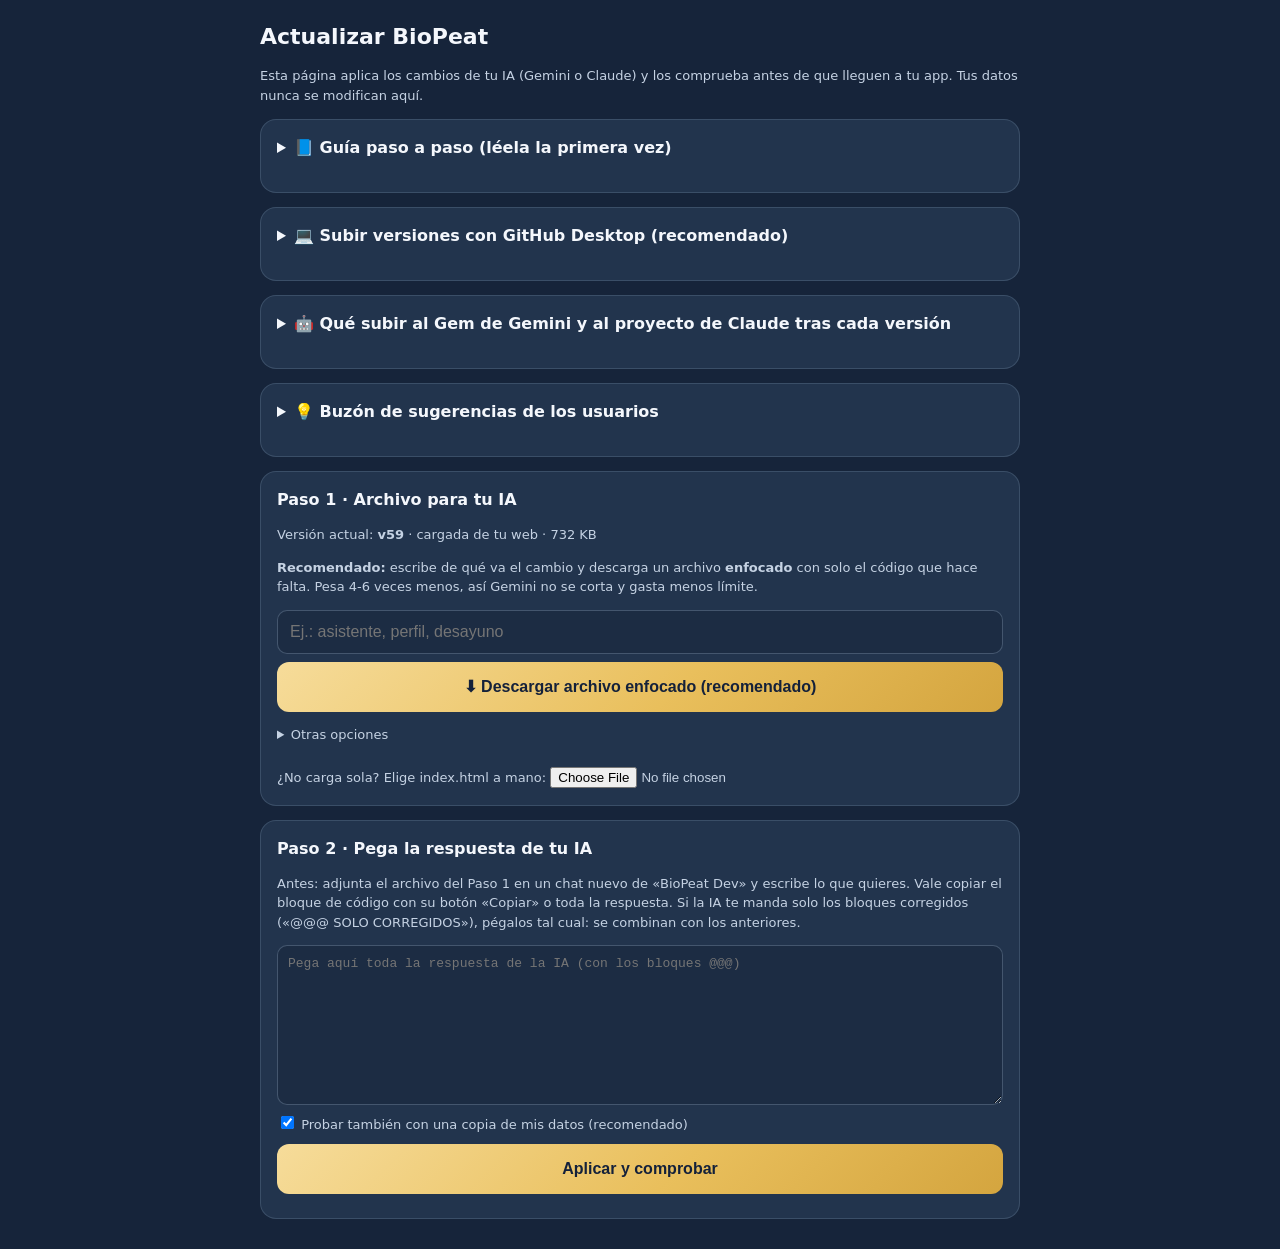
==== commit cf3e4335: "v59" ====
--- a/actualizar.html
+++ b/actualizar.html
@@ -24,12 +24,12 @@
 <h2>Preparación (solo la primera vez)</h2>
 <ol>
 <li>Sube a GitHub <b>index.html</b> y <b>actualizar.html</b> (Add file → Upload files → Commit changes).</li>
-<li>En Gemini: Gems → «BioPeat Dev» → pega las instrucciones <b>INSTRUCCIONES_GEM_BIOPEAT_DEV_v5.txt</b>. En Claude: Proyectos → «BioPeat Dev» → pega <b>INSTRUCCIONES_CLAUDE_BIOPEAT_DEV_v5.txt</b>. En los dos, sube AGENTS.md, CONTEXTO_BIOPEAT.md y MAPA_DEL_CODIGO.md.</li>
+<li>En Gemini: Gems → «BioPeat Dev» → pega las instrucciones <b>INSTRUCCIONES_GEM_BIOPEAT_DEV_v7.txt</b>. En Claude: Proyectos → «BioPeat Dev» → pega <b>INSTRUCCIONES_CLAUDE_BIOPEAT_DEV_v7.txt</b>. En los dos, sube AGENTS.md, CONTEXTO_BIOPEAT.md y MAPA_DEL_CODIGO.md.</li>
 <li>Guarda esta página en marcadores. Es la dirección de tu app con <b>/actualizar.html</b> al final (ejemplo: <i>tu-usuario.github.io/biopeat/actualizar.html</i>).</li>
 </ol>
 <h2>Cada cambio (unos 5 minutos)</h2>
 <ol>
-<li><b>Paso 1:</b> escribe 1-3 palabras de lo que quieres cambiar y pulsa «Descargar archivo enfocado» (vale para Gemini y para Claude). Si la IA te pide una función que no está en el archivo, añade su nombre a las palabras y descárgalo otra vez.</li>
+<li><b>Paso 1:</b> escribe 1-3 palabras de lo que quieres cambiar (añade «ingles» si el cambio tiene textos nuevos, para que la IA pueda poner también su traducción) y pulsa «Descargar archivo enfocado» (vale para Gemini y para Claude). Si la IA te pide una función que no está en el archivo, añade su nombre a las palabras y descárgalo otra vez.</li>
 <li>Abre «BioPeat Dev» (Gem o proyecto de Claude), <b>empieza un chat nuevo</b>, adjunta ese archivo y escribe lo que quieres, como si se lo dijeras a una persona. Puedes pedir varias cosas a la vez.</li>
 <li>Cuando responda, pulsa «Copiar» en su respuesta (copia TODA) y pégala en el <b>Paso 2</b>. Pulsa «Aplicar y comprobar».</li>
 <li><b>Si sale ✗ rojo:</b> «Copiar mensaje del error» (incluye el bloque, la línea y el trozo de código que falla) → pégalo en el mismo chat → copia su nueva respuesta → bórrala del Paso 2, pega la nueva y vuelve a comprobar. Si solo trae los bloques corregidos, la página los combina con los anteriores.</li>
@@ -116,7 +116,7 @@
 <script>
 "use strict";
 const $=id=>document.getElementById(id);
-const PROTECTED=["STORE='biopeat_pro_v10'","biopeat_profiles_v1","compare17","workouts18","favorites22","microTargets17","goalOrigin17","ratioGoals17","function migrate(","function render(","function storableState("];
+const PROTECTED=["STORE='biopeat_pro_v10'","biopeat_profiles_v1","const I18N_EN=","compare17","workouts18","favorites22","microTargets17","goalOrigin17","ratioGoals17","function migrate(","function render(","function storableState("];
 let pubText='',current='',result=null,errText='',errExtra='',reviewText='',parts=1;
 let prevBlocks=[];try{prevBlocks=JSON.parse(sessionStorage.getItem('bp_blocks')||'[]');}catch(e){}
 
@@ -315,7 +315,9 @@
   const s=a+'<script id="app">'.length,e=t.indexOf('</'+'script>',s),js=t.slice(s,e),ch=chunksOf(js);
   const kw=nrm(words).split(/[,;\s]+/).filter(w=>w.length>=3);
   let kept=0,skip=0;const out=[];
-  ch.forEach((c,i)=>{const n=nrm(c),need=i===0||/APP_VERSION=|\/\/ ===== Arranque|^function render\(|^function migrate\(/m.test(c)||kw.some(k=>n.includes(k));if(need){if(skip)out.push('/* … '+skip+' trozos omitidos … */');skip=0;out.push(c);kept++;}else skip++;});
+  // El diccionario de inglés (I18N_EN) es muy grande: solo entra si se pide (palabras «ingles», «idioma», «traduccion» o «i18n»).
+  const wantDict=kw.some(k=>/^(ingles|english|idioma|traduc|i18n)/.test(k));
+  ch.forEach((c,i)=>{const n=nrm(c),dict=/^const I18N_EN=/.test(c),need=dict?wantDict:(i===0||/APP_VERSION=|\/\/ ===== Arranque|^function render\(|^function migrate\(/m.test(c)||kw.some(k=>n.includes(k)));if(need){if(skip)out.push('/* … '+skip+' trozos omitidos … */');skip=0;out.push(c);kept++;}else skip++;});
   if(skip)out.push('/* … '+skip+' trozos omitidos … */');
   const note='/* [ARCHIVO ENFOCADO para «'+words+'»: contiene '+kept+' de '+ch.length+' trozos del script, todo el HTML y nada de CSS. Solo puedes BUSCAR texto que veas aquí. Si necesitas una función que no está, dile a Diego su nombre para que descargue otro archivo enfocado que la incluya. Para estilos nuevos usa BUSCAR «</style><!--FIN-CSS-->».] */';
   const pre=lightVersion(t.slice(0,s));
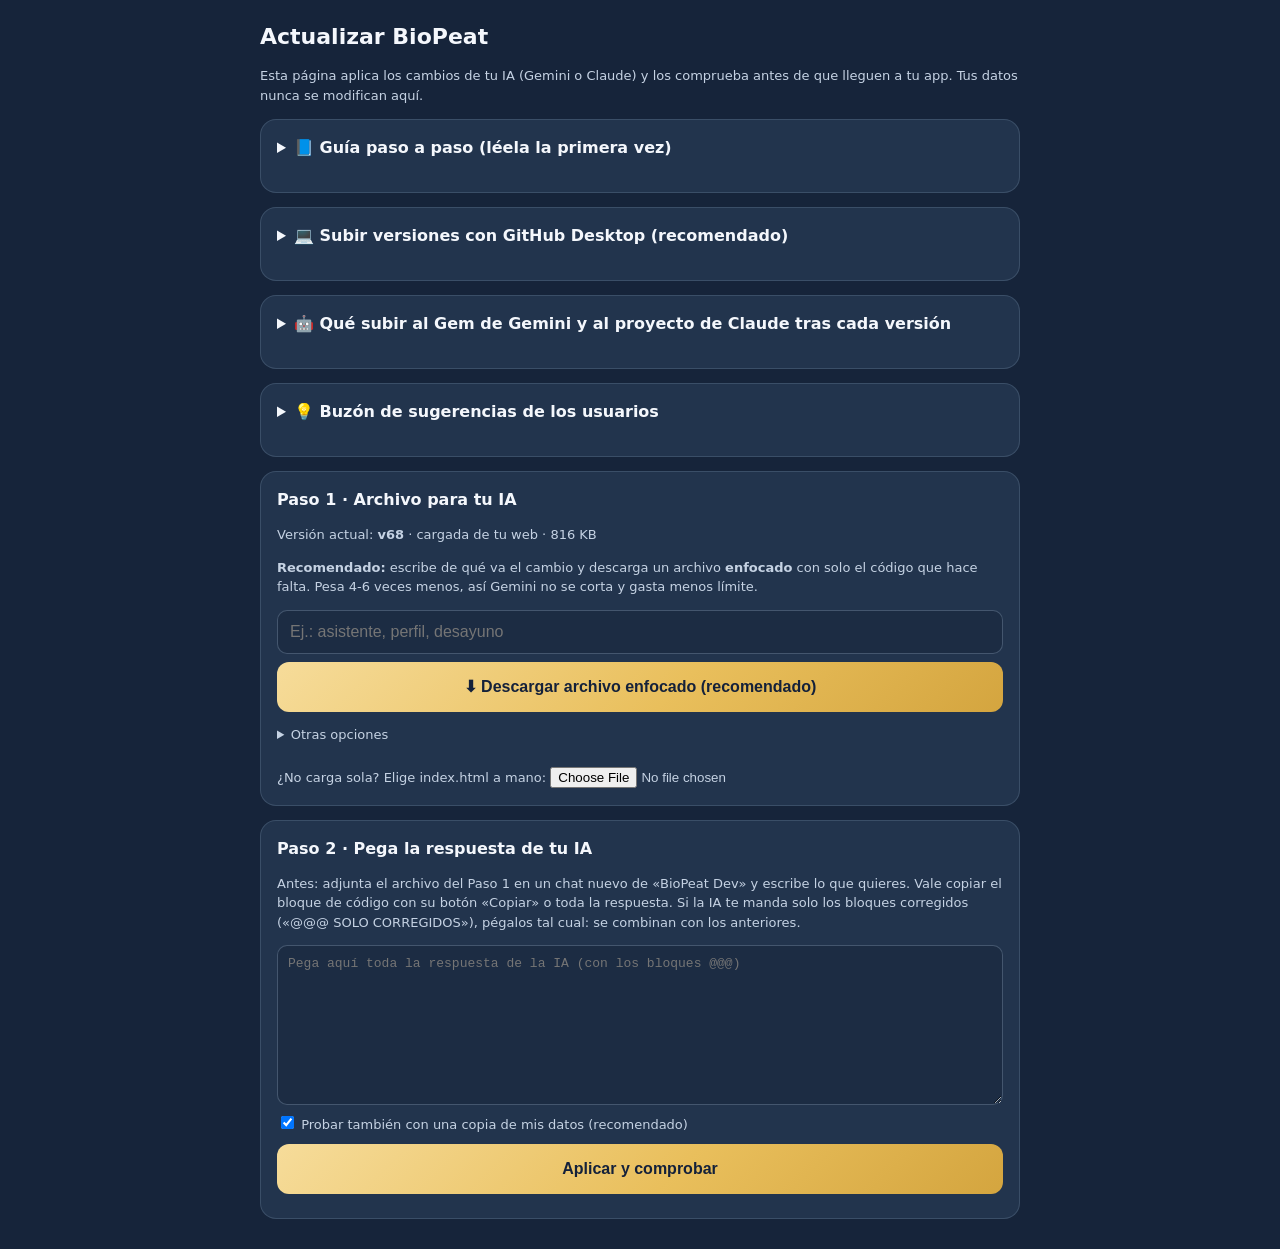
==== commit 9b59485e: "v68" ====
--- a/actualizar.html
+++ b/actualizar.html
@@ -24,7 +24,7 @@
 <h2>Preparación (solo la primera vez)</h2>
 <ol>
 <li>Sube a GitHub <b>index.html</b> y <b>actualizar.html</b> (Add file → Upload files → Commit changes).</li>
-<li>En Gemini: Gems → «BioPeat Dev» → pega las instrucciones <b>INSTRUCCIONES_GEM_BIOPEAT_DEV_v7.txt</b>. En Claude: Proyectos → «BioPeat Dev» → pega <b>INSTRUCCIONES_CLAUDE_BIOPEAT_DEV_v7.txt</b>. En los dos, sube AGENTS.md, CONTEXTO_BIOPEAT.md y MAPA_DEL_CODIGO.md.</li>
+<li>En Gemini: Gems → «BioPeat Dev» → pega las instrucciones <b>INSTRUCCIONES_GEM_BIOPEAT_DEV_v8.txt</b>. En Claude: Proyectos → «BioPeat Dev» → pega <b>INSTRUCCIONES_CLAUDE_BIOPEAT_DEV_v8.txt</b>. En los dos, sube AGENTS.md, CONTEXTO_BIOPEAT.md y MAPA_DEL_CODIGO.md.</li>
 <li>Guarda esta página en marcadores. Es la dirección de tu app con <b>/actualizar.html</b> al final (ejemplo: <i>tu-usuario.github.io/biopeat/actualizar.html</i>).</li>
 </ol>
 <h2>Cada cambio (unos 5 minutos)</h2>
@@ -36,7 +36,7 @@
 <li><b>Si la IA lo ha dividido en partes</b> («PARTE 1 de 3»): cuando la parte 1 salga verde, pulsa «Aplicar la siguiente parte encima», escribe SIGUIENTE en el chat y pega la parte 2. Al final descarga el index.html nuevo una sola vez.</li>
 <li><b>Si sale ✓ verde:</b> para cambios pequeños puedes subirlo directamente. Para cambios grandes: «Copiar texto para la REVISIÓN» → pégalo en el mismo chat. Si la IA contesta «❌ HAY QUE CORREGIR», trata su respuesta como una nueva (vuelve al punto 3).</li>
 <li>Con <b>✅ APROBADO</b>: pulsa «Descargar index.html nuevo» y «Guardar también la versión anterior».</li>
-<li>En GitHub: Add file → Upload files → arrastra el <b>index.html</b> nuevo → Commit changes. Espera 1-2 minutos.</li>
+<li>Copia el <b>index.html</b> nuevo en tu carpeta <b>Documentos\GitHub\biopeat</b> (Reemplazar) y en GitHub Desktop: <b>Fetch origin</b> → resumen «vNN» → <b>Commit to main</b> → <b>Push origin</b>. Espera 1-2 minutos.</li>
 <li>Abre la app, recarga, mira que en Más → Ajustes → Estado de la app sale la versión nueva y haz la prueba que te dijo la IA.</li>
 </ol>
 <h2>Si algo no te gusta después de subirlo</h2>
@@ -67,7 +67,7 @@
 </details>
 <details class="card"><summary><b>🤖 Qué subir al Gem de Gemini y al proyecto de Claude tras cada versión</b></summary>
 <ul>
-<li><b>Siempre:</b> CONTEXTO_BIOPEAT.md y MAPA_DEL_CODIGO.md (borra los viejos y sube los nuevos).</li>
+<li><b>Siempre:</b> cuando GitHub salga en verde, en GitHub Desktop pulsa <b>Fetch origin</b> y <b>Pull origin</b> (GitHub actualiza solo la versión, el historial y el mapa). Luego sube al Gem/proyecto CONTEXTO_BIOPEAT.md y MAPA_DEL_CODIGO.md de tu carpeta (borra los viejos).</li>
 <li><b>Solo si cambia:</b> AGENTS.md (lo dirá el mensaje de la versión).</li>
 <li><b>Nunca:</b> index.html. Se lo das en cada chat con el Paso 1 de esta página, así siempre trabaja sobre la versión real.</li>
 <li>Las instrucciones del Gem y del proyecto no se tocan.</li>
@@ -103,7 +103,7 @@
 </div>
 
 <div class="card" id="res" hidden><div class="big" id="verdict"></div><ul id="checks"></ul>
-<div id="okbox" hidden><p class="muted">1) Copia el texto de revisión y pégalo en el mismo chat de la IA. 2) Solo con «✅ APROBADO», descarga y sube a GitHub (Add file → Upload files → Commit changes).</p>
+<div id="okbox" hidden><p class="muted">1) Copia el texto de revisión y pégalo en el mismo chat de la IA. 2) Solo con «✅ APROBADO», descarga y súbelo con GitHub Desktop (Commit to main → Push origin).</p>
 <button class="btn green" id="dl-new">⬇ Descargar index.html nuevo</button>
 <button class="btn slate" id="copy-review">Copiar texto para la REVISIÓN</button>
 <button class="btn slate" id="dl-old">⬇ Guardar también la versión anterior (por si acaso)</button>
@@ -327,7 +327,7 @@
 // ===== Cambios por partes: la siguiente parte se aplica encima del resultado anterior =====
 $('chain').onclick=()=>{if(!result)return;current=result;parts++;prevBlocks=[];try{sessionStorage.removeItem('bp_blocks');}catch(e){}$('patch').value='';$('res').hidden=true;$('cur').innerHTML='Versión publicada: <b>v'+ver(pubText)+'</b> · ahora vas por la <b>parte '+parts+'</b>, encima de las anteriores. Pega la siguiente parte de la IA en el Paso 2.';$('patch').scrollIntoView({behavior:'smooth',block:'center'});};
 // ===== Buzón de sugerencias: hoja de Google publicada como CSV (formulario de la app) =====
-const FB_CSV='https://docs.google.com/spreadsheets/d/e/2PACX-1vTMz1t8Pr2gicr7-gKpGmp1CSbxTutV-AX-_KiG1zGIcBJRrsJyypEook7qJBoIOSb5O78BcxzehPNY/pub?output=csv';
+const FB_CSV='https://docs.google.com/spreadsheets/d/e/2PACX-1vSwD4W1KPweTsespm7Hn0BabvnxNcdjsDp-DWee7nChM0_AwPWkwfoad33v22d7xNWreejlLf2S6Ulp/pub?gid=355236926&single=true&output=csv';
 const escH=s=>String(s??'').replace(/[&<>"]/g,c=>({'&':'&amp;','<':'&lt;','>':'&gt;','"':'&quot;'}[c]));
 function csvRows(t){const rows=[];let row=[],cell='',q=false;for(let i=0;i<t.length;i++){const c=t[i];if(c==='"'){if(q&&t[i+1]==='"'){cell+='"';i++;}else q=!q;}else if(c===','&&!q){row.push(cell);cell='';}else if((c==='\n'||c==='\r')&&!q){if(c==='\r'&&t[i+1]==='\n')i++;row.push(cell);rows.push(row);row=[];cell='';}else cell+=c;}if(cell||row.length){row.push(cell);rows.push(row);}return rows.filter(r=>r.some(x=>x.trim()));}
 let fbItems=[],fbAll=[];
@@ -336,13 +336,13 @@
 function drawFb(){
   const done=new Set(fbDone()),show=$('fb-showdone').checked;
   fbItems=fbAll.filter(i=>show||!done.has(fbKey(i)));
-  $('fb-list').innerHTML=fbItems.length?fbItems.map((i,k)=>'<label class="fb-item"><input type="checkbox" data-fb="'+k+'"><span><b>'+escH(i.title)+'</b><small>'+escH(i.cat)+' · '+escH(i.when)+(done.has(fbKey(i))?' · ya hecha':'')+'</small><em>'+escH(i.text.slice(0,500))+'</em><button type="button" class="btn slate" style="min-height:36px;margin:6px 0 0;font-size:13px" data-fbdone="'+k+'">'+(done.has(fbKey(i))?'Volver a pendientes':'✓ Hecha o descartada')+'</button></span></label>').join(''):'<p class="muted">No hay sugerencias pendientes.</p>';
+  $('fb-list').innerHTML=fbItems.length?fbItems.map((i,k)=>'<label class="fb-item"><input type="checkbox" data-fb="'+k+'"><span><b>'+escH(i.title)+'</b><small>'+escH(i.cat)+' · '+escH(i.when)+(i.origin?' · vía '+escH(i.origin):'')+(done.has(fbKey(i))?' · ya hecha':'')+'</small><em>'+escH(i.text.slice(0,500))+'</em><button type="button" class="btn slate" style="min-height:36px;margin:6px 0 0;font-size:13px" data-fbdone="'+k+'">'+(done.has(fbKey(i))?'Volver a pendientes':'✓ Hecha o descartada')+'</button></span></label>').join(''):'<p class="muted">No hay sugerencias pendientes.</p>';
 }
 $('fb-load').onclick=async()=>{
   $('fb-list').innerHTML='<p class="muted">Cargando…</p>';
   try{const r=await fetch(FB_CSV+'&t='+Date.now(),{cache:'no-store'});if(!r.ok)throw Error('Google respondió '+r.status);
     const rows=csvRows(await r.text());rows.shift();
-    fbAll=rows.map(c=>({when:c[0]||'',cat:c[1]||'',title:c[2]||'(sin título)',text:c[3]||'',version:c[4]||''})).reverse();
+    fbAll=rows.map(c=>({when:c[0]||'',cat:c[1]||'',title:c[2]||'(sin título)',text:c[3]||'',version:c[4]||'',origin:c[5]||''})).reverse();
     drawFb();
   }catch(e){$('fb-list').innerHTML='<p class="bad">No se pudieron cargar ('+escH(e.message)+'). Abre tu hoja de Google y copia las sugerencias en el recuadro de abajo.</p>';}
 };
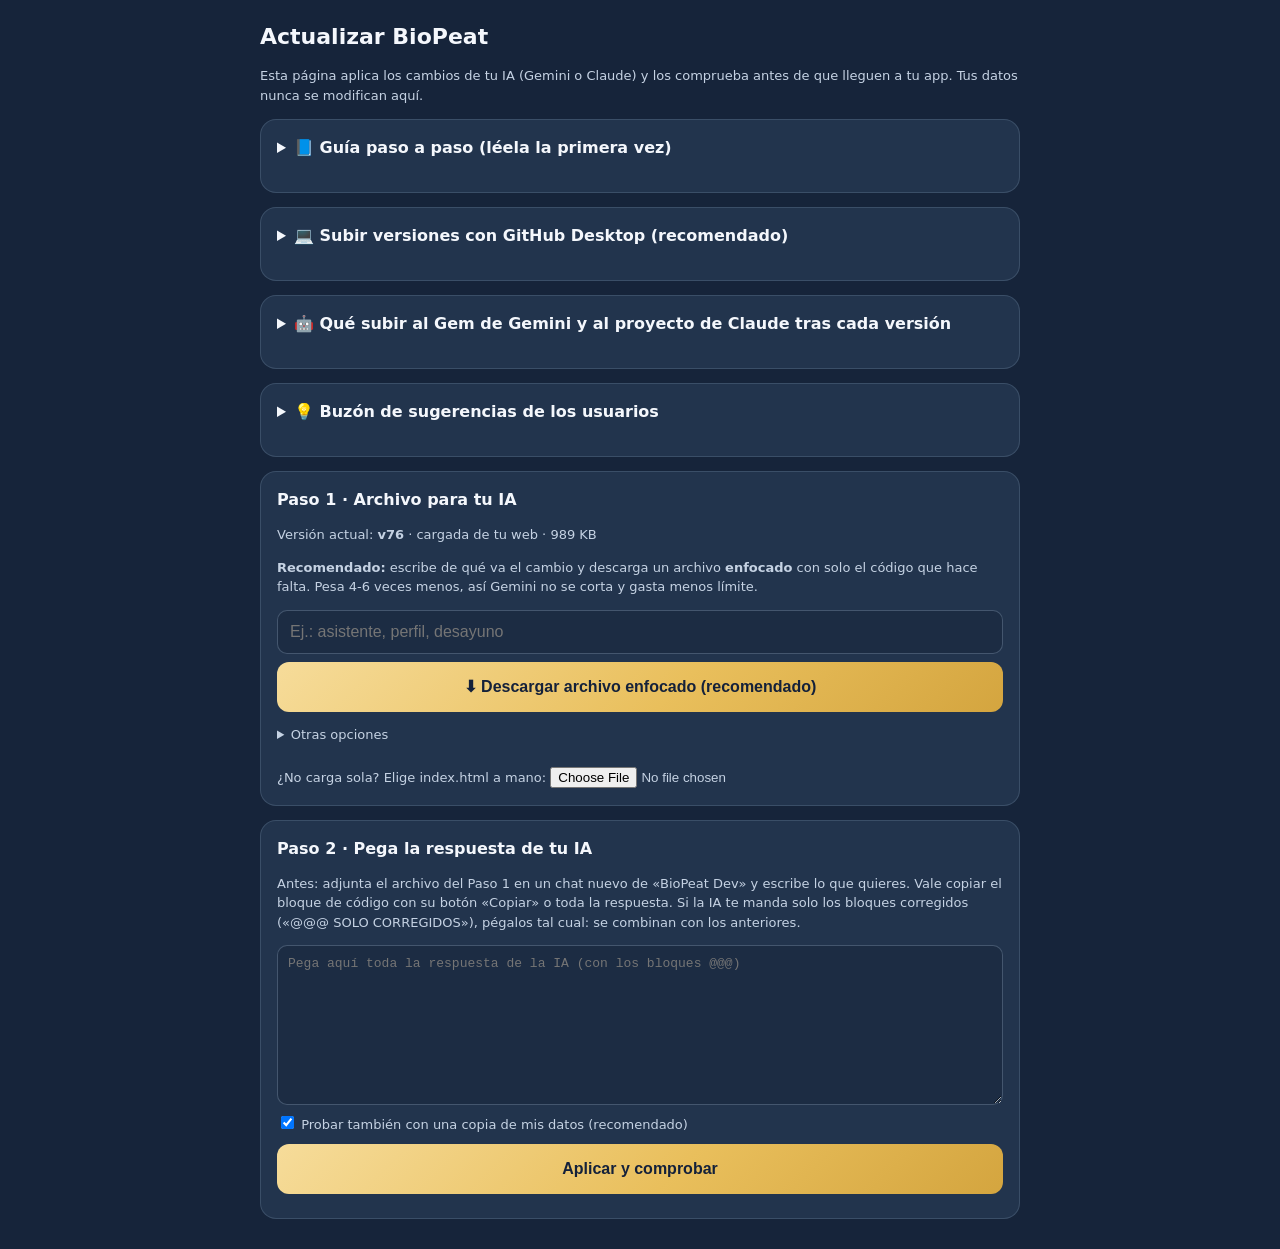
==== commit 6a11b0f7: "v76: lanzamiento global, boveda E2EE Cloudflare, bilingue ES/EN, fluidez y auditoria" ====
--- a/actualizar.html
+++ b/actualizar.html
@@ -75,7 +75,8 @@
 <p class="muted">Comprobación: chat nuevo → «¿Qué versión es la actual?». Debe contestar la versión que ves en la app.</p>
 </details>
 <details class="card" id="buzon"><summary><b>💡 Buzón de sugerencias de los usuarios</b></summary>
-<p class="muted">Lo que la gente envía desde la app (Más → Sugerir una mejora) llega solo a tu hoja de Google. Pulsa «Cargar», marca las que quieras aplicar y copia la petición para tu IA. Cuando las publiques, pulsa «Hecha» y dejan de salir. Google tarda hasta 5 minutos en mostrar las nuevas.</p>
+<p class="muted"><b>Panel nuevo (v76):</b> todas las sugerencias enviadas desde la app llegan al instante a tu base privada de Cloudflare D1. Puedes verlas, marcarlas como aceptadas o hechas y ver las estadísticas sin cookies desde aquí: <a class="btn amber" style="width:auto;min-height:40px;padding:0 16px;margin:6px 0" href="https://biopeat-api.dramirezcp7.workers.dev/admin" target="_blank" rel="noopener">Abrir panel /admin ↗</a> (usa tu clave de <code>.biopeat-admin-key.txt</code>, o usa la skill <code>/revisar-sugerencias</code> con la IA).</p>
+<p class="muted">Histórico anterior de Google Forms:</p>
 <button class="btn slate" id="fb-load">Cargar sugerencias</button>
 <label class="muted"><input type="checkbox" id="fb-showdone"> Mostrar también las ya hechas o descartadas</label>
 <div id="fb-list"></div>
